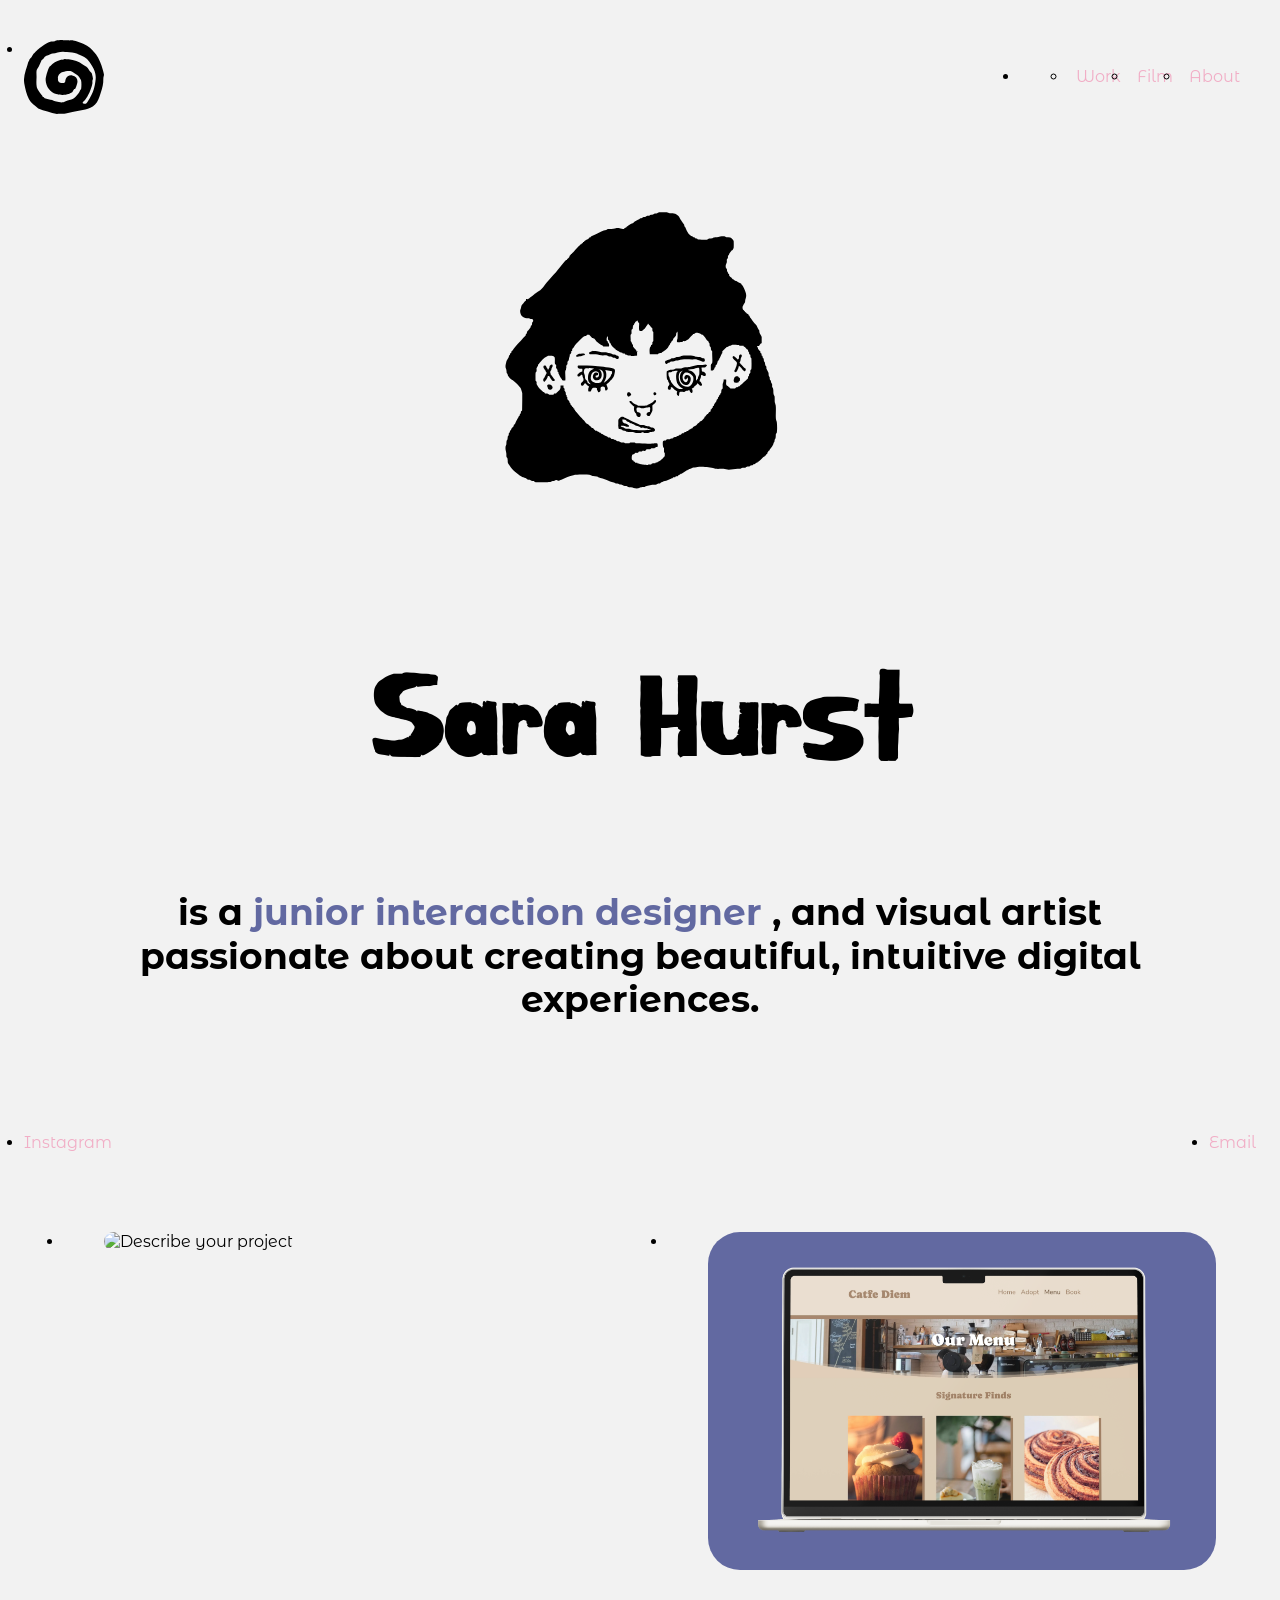
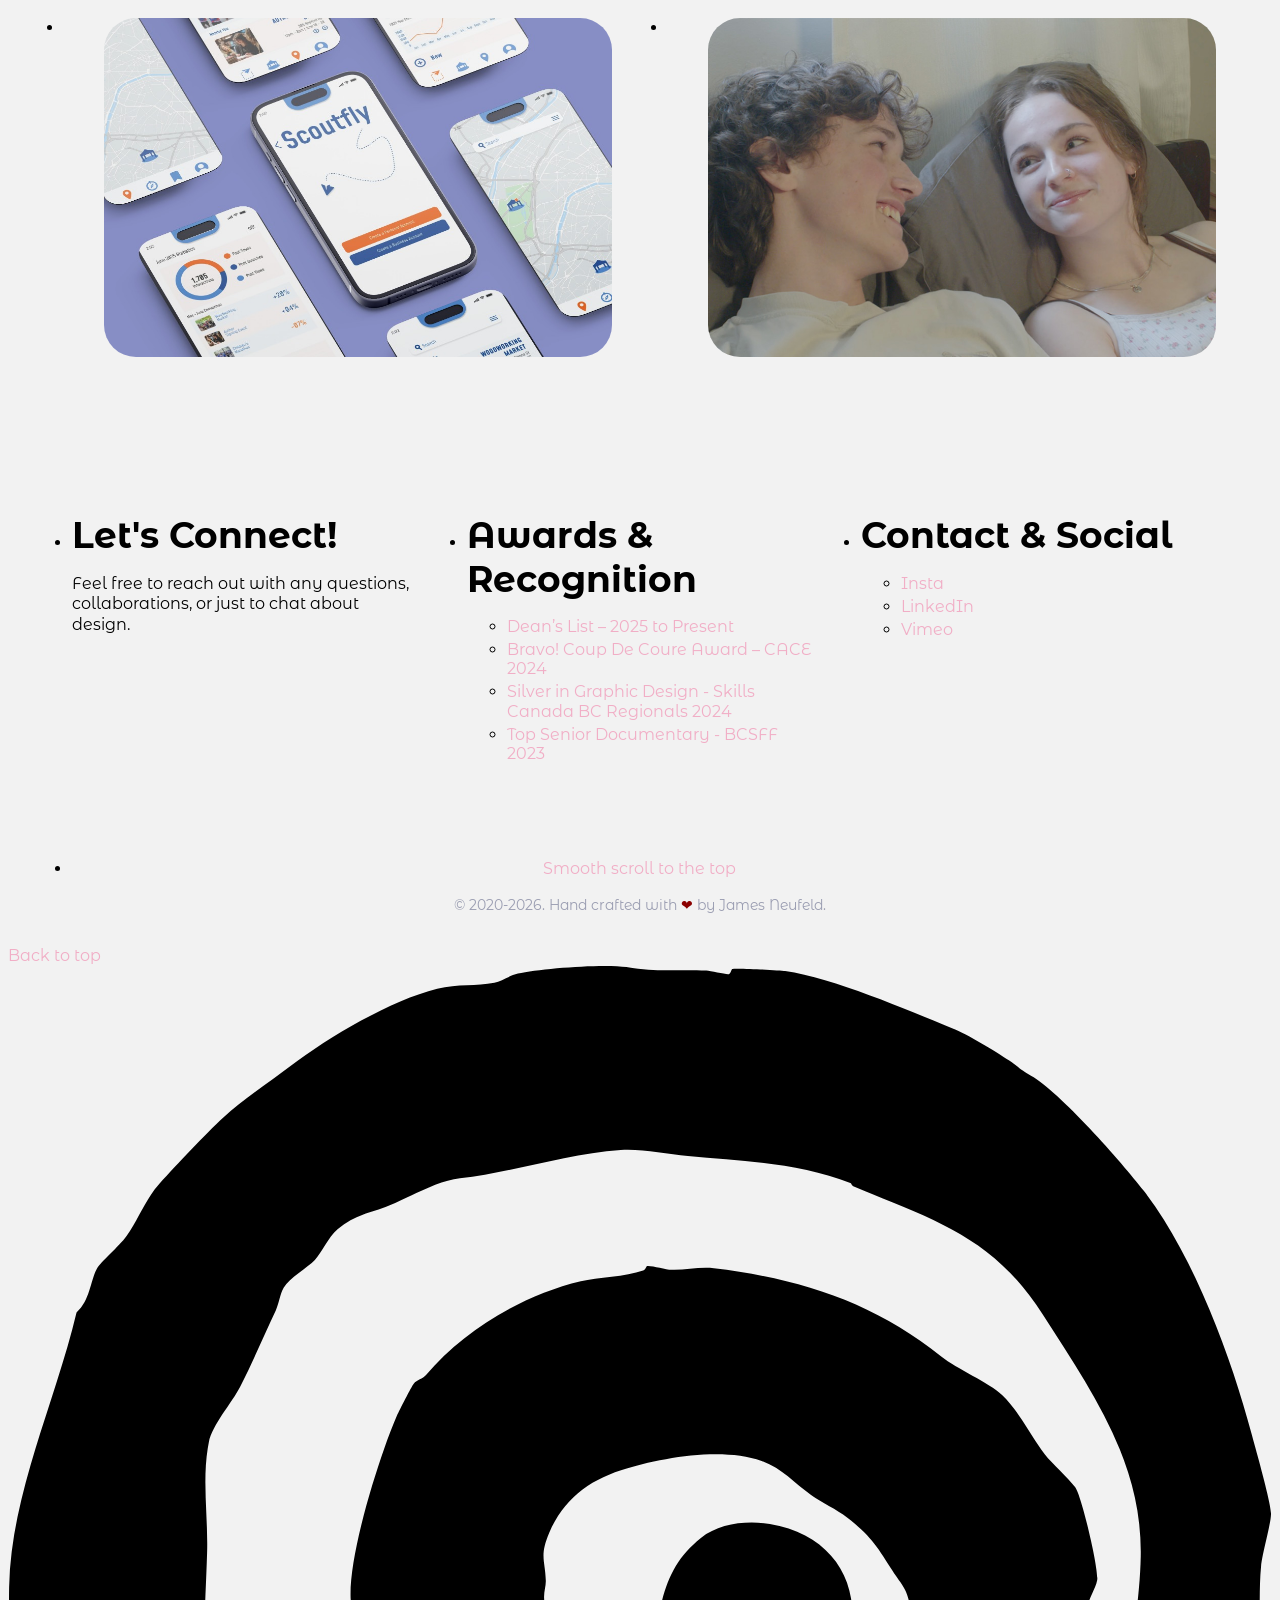
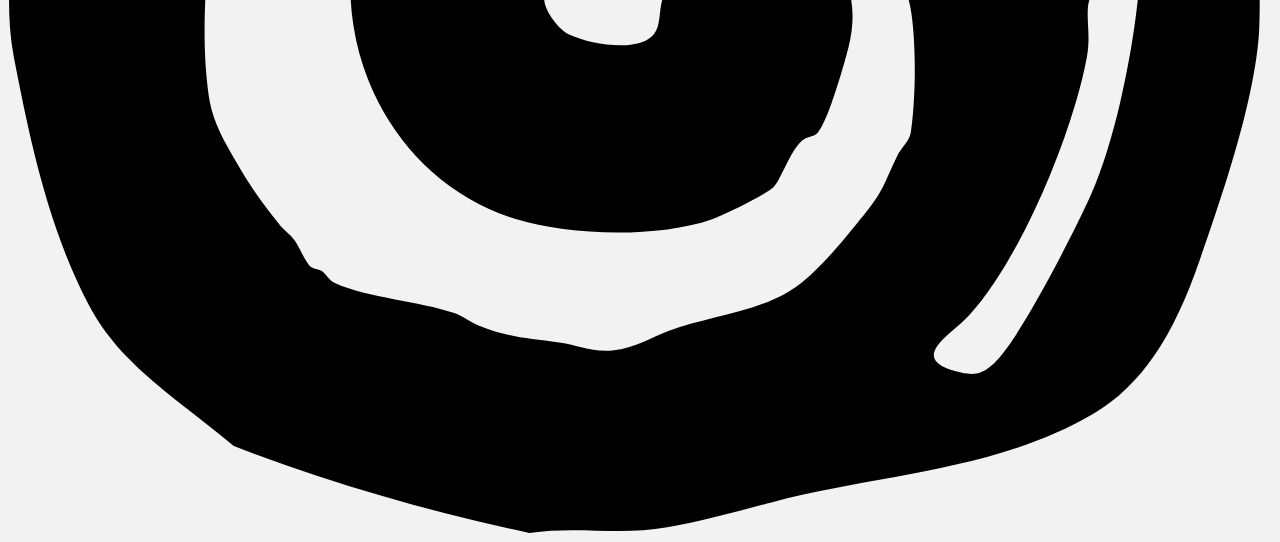
==== index.html @ 4e806e8a "Project Commit" ====
<!doctype html>
<html lang="en">
  <head>
    <title>
      Free Creative Portfolio Template: October 2025 Version | Work Page
    </title>
    <meta
      name="description"
      content="When writing a meta description, keep it between 140 and 160 characters so Google can display your entire message. Don’t forget to include your keyword!"
    />
    <meta charset="utf-8" />
    <meta name="viewport" content="width=device-width, initial-scale=1.0" />
    <link
      rel="icon"
      type="image/svg+xml"
      href="assets/branding-images/favicon.svg"
    />
    <link
      rel="icon"
      type="image/png"
      href="assets/branding-images/favicon.png"
    />
    <meta property="og:image" content="screenshot.jpg" />
    <link
      rel="stylesheet"
      href="https://cdnjs.cloudflare.com/ajax/libs/meyer-reset/2.0/reset.min.css"
    />
    <link
      rel="stylesheet"
      href="https://cdnjs.cloudflare.com/ajax/libs/font-awesome/6.6.0/css/all.min.css"
      integrity="sha512-Kc323vGBEqzTmouAECnVceyQqyqdsSiqLQISBL29aUW4U/M7pSPA/gEUZQqv1cwx4OnYxTxve5UMg5GT6L4JJg=="
      crossorigin="anonymous"
      referrerpolicy="no-referrer"
    />
    <link rel="stylesheet" href="./styles/style.css" />
  </head>

  <body class="work-page" id="top">
    <section class="hero gradient-animation">
      <header class="hero-header">
        <ul class="nav-branding">
          <!-- Logo (standalone LI) -->
          <li class="nav-branding-logo">
            <a href="index.html">
              <img
                src="assets/branding-images/sara-hurst-logo.svg"
                alt="Your portfolio logo"
              />
            </a>
          </li>
          <li class="nav-branding-item">
            <ul class="nav-branding-group">
              <li class="nav-branding-item">
                <a href="index.html" class="nav-link-primary">Work</a>
              </li>
              <li class="nav-branding-item">
                <a href="project-videos.html" class="nav-link-primary">Film</a>
              </li>
              <li class="nav-branding-item">
                <a href="about.html" class="nav-link-primary">About</a>
              </li>
            </ul>
          </li>
        </ul>
      </header>

      <div class="hero-headline-wrapper">
        <img
          class="hero-image"
          src="assets/branding-images/SVG/sara-hurst-logo copy.svg"
          alt="Hero Image"
        />

        <h1 class="hero-headline">Sara Hurst</h1>
        <h2>
          is a <span class="emphasis"> junior interaction designer </span>, and
          visual artist passionate about creating beautiful, intuitive digital
          experiences.
        </h2>
      </div>
      <footer class="hero-footer">
        <ul class="hero-footer-navigation">
          <li>
            <!-- Update with your real Instagram link -->
            <a href="#" class="nav-link-primary">Instagram</a>
          </li>
          <li>
            <!-- Update with your real email address -->
            <a href="mailto:james@magnetude.com" class="nav-link-primary"
              >Email</a
            >
          </li>
        </ul>
      </footer>
    </section>

    <main class="main-work-section">
      <section class="portfolio">
        <ul class="grid">
          <li class="work-page-grid-item">
            <figure>
              <img
                src="assets/videos/CSH - Sara Hurst.png"
                width="1920"
                height="1080"
                class="rounded-large"
                loading="lazy"
                alt="Describe your project"
              />
            </figure>
            <a href="project-capilano-river-hatchery.html">
              <div
                class="project-details-overlay overlay rounded-large centered-text"
              >
                <h1 class="work-grid-project-title">Capilano River Hatchery</h1>
                <h4 class="work-grid-project-category">Website Redesign</h4>
              </div>
            </a>
          </li>
          <li class="work-page-grid-item">
            <figure>
              <img
                src="assets/videos/Catfediem - Image FINAL.png"
                width="1920"
                height="1080"
                class="rounded-large"
                loading="lazy"
                alt="Describe your project"
              />
            </figure>
            <a href="project-catfe-diem.html">
              <div
                class="project-details-overlay overlay rounded-large centered-text"
              >
                <h1 class="work-grid-project-title">Catfe Diem</h1>
                <h4 class="work-grid-project-category">
                  WordPress Design &amp; Development
                </h4>
              </div>
            </a>
          </li>
          <li class="work-page-grid-item">
            <figure>
              <img
                src="assets/videos/ScoutflyImage.jpeg"
                width="1920"
                height="1080"
                class="rounded-large"
                loading="lazy"
                alt="Describe your project"
              />
            </figure>
            <a href="project-scoutfly.html">
              <div
                class="project-details-overlay overlay rounded-large centered-text"
              >
                <h1 class="work-grid-project-title">Scoutfly</h1>
                <h4 class="work-grid-project-category">Tourism App Design</h4>
              </div>
            </a>
          </li>
          <li class="work-page-grid-item">
            <figure>
              <img
                src="assets/videos/Folklore-Image.jpg"
                width="1920"
                height="1080"
                class="rounded-large"
                loading="lazy"
                alt="Describe your project"
              />
            </figure>
            <a href="project-videos.html">
              <div
                class="project-details-overlay overlay rounded-large centered-text"
              >
                <h1 class="work-grid-project-title">Films</h1>
                <h4 class="work-grid-project-category">Student Films</h4>
              </div>
            </a>
          </li>
        </ul>
      </section>
    </main>
    <ul class="footer-global">
      <li class="footer-tagline">
        <h2>Let's Connect!</h2>
        <p>
          Feel free to reach out with any questions, collaborations, or just to
          chat about design.
        </p>
      </li>

      <li class="footer-highlights">
        <h2>Awards & Recognition</h2>
        <ul class="footer-awards-list">
          <li class="footer-item">
            <a href="#">Dean’s List – 2025 to Present </a>
          </li>
          <li class="footer-item">
            <a href="#">Bravo! Coup De Coure Award – CACE 2024 </a>
          </li>
          <li class="footer-item">
            <a href="#"
              >Silver in Graphic Design - Skills Canada BC Regionals 2024
            </a>
          </li>
          <li class="footer-item">
            <a href="#">Top Senior Documentary - BCSFF 2023</a>
          </li>
        </ul>
      </li>

      <li class="footer-contact-social">
        <h2>Contact & Social</h2>
        <ul class="footer-socials-list">
          <li class="footer-item"><a href="#">Insta</a></li>
          <li class="footer-item"><a href="#">LinkedIn</a></li>
          <li class="footer-item"><a href="#">Vimeo</a></li>
        </ul>
      </li>

      <li class="footer-full-width">
        <p><a href="#top">Smooth scroll to the top</a></p>
        <p class="footer-fineprint">
          &copy; <span id="copyright-years">2020-</span>. Hand crafted with
          <span class="heart">❤</span>
          by James Neufeld.
        </p>
        <script>
          document.getElementById("copyright-years").textContent +=
            new Date().getFullYear();
        </script>
      </li>
    </ul>

    <div id="myID" class="bottomMenu hide">
      <a href="#">Back to top</a>
    </div>

    <div class="flier">
      <img
        src="assets/branding-images/sara-hurst-logo.svg"
        alt="Describe your image"
      />
    </div>

    <script>
      myID = document.getElementById("myID");

      var myScrollFunc = function () {
        var y = window.scrollY;
        if (y >= 800) {
          myID.className = "bottomMenu show";
        } else {
          myID.className = "bottomMenu hide";
        }
      };

      window.addEventListener("scroll", myScrollFunc);
    </script>
  </body>
</html>
---- styles/style.css ----
/*
 * =============================================
 * PORTFOLIO FOR CREATIVES – MAIN STYLESHEET
 * =============================================
 * Author: James Neufeld
 * Version: 2.1 | Last Updated: April 13, 2025
 * License: GNU General Public License v3.0 (GPL-3.0)
 * https://www.gnu.org/licenses/gpl-3.0.en.html
 * 
 * CONTENTS:                    DESIGN SYSTEM:
 * 1. Base Styles               - Comprehensive color & font theming 🎨
 * 2. Typography                - Mobile-first responsive architecture 📱
 * 3. Layout Components
 * 4. Page Templates
 * 5. Responsive Breakpoints
 * =============================================
 */

/* 
███████  ██████  ███    ██ ████████ ███████ 
██      ██    ██ ████   ██    ██    ██      
█████   ██    ██ ██ ██  ██    ██    ███████ 
██      ██    ██ ██  ██ ██    ██         ██ 
██       ██████  ██   ████    ██    ███████ 
*/

/* ------------------------------- */
/* 🌐 Google Fonts - Customize Your Site's Typography */
/* You can add your own fonts here, but be mindful of performance */
/* ------------------------------- */

/* TODO: Replace these Google Fonts with the ones you want to use on your site. */
/* Remember, the more fonts you load, the longer it can take for your page to load. */

/* Kirang Haerang (for headers ) */
@import url("https://fonts.googleapis.com/css2?family=Kirang+Haerang&display=swap");

/* Monsterrat Alternates (for special text) */
@import url("https://fonts.googleapis.com/css2?family=Montserrat+Alternates:ital,wght@0,100;0,200;0,300;0,400;0,500;0,600;0,700;0,800;0,900;1,100;1,200;1,300;1,400;1,500;1,600;1,700;1,800;1,900&display=swap");

/* Monsterrat (clean and modern for body text) */
@import url("https://fonts.googleapis.com/css2?family=Montserrat:ital,wght@0,100..900;1,100..900&display=swap");

/*

/* 
██ ███    ███ ██████   ██████  ██████  ████████      ██████ ███████ ███████ 
██ ████  ████ ██   ██ ██    ██ ██   ██    ██        ██      ██      ██      
██ ██ ████ ██ ██████  ██    ██ ██████     ██        ██      ███████ ███████ 
██ ██  ██  ██ ██      ██    ██ ██   ██    ██        ██           ██      ██ 
██ ██      ██ ██       ██████  ██   ██    ██         ██████ ███████ ███████ 
*/

/* ------------------------------- */
/* 🔗 Imported Stylesheets */
/* These are external CSS files that add extra effects to your site. */
/* ------------------------------- */

/* TODO: Delete any stylesheets you don't plan to use on your site. */

/* File for animation effects that make elements move (e.g., flying) */
@import url("make-something-fly.css");

/* File for animation effects that make elements blink */
@import url("make-something-blink.css");

/* File for adding a smooth animated gradient background */
@import url("animated-gradient.css");

/* File for adding a glitch animation to your 404 error page */
@import url("error.css");

/* File for adding text stroke (outline) effect */
@import url("text-stroke.css");

/* File for adding stroke shadow effect around text */
@import url("stroke-shadow.css");

/* File with extra experimental styles (e.g., fun animations or effects) */
@import url("experiments.css");

/* File for adding a scroll-to-top button or effect */
@import url("scroll-to-top.css");

/* File for adding accordion functionality to expand/collapse content sections */
@import url("accordian.css");

/* 
██    ██  █████  ██████  ██  █████  ██████  ██      ███████ ███████ 
██    ██ ██   ██ ██   ██ ██ ██   ██ ██   ██ ██      ██      ██      
██    ██ ███████ ██████  ██ ███████ ██████  ██      █████   ███████ 
 ██  ██  ██   ██ ██   ██ ██ ██   ██ ██   ██ ██      ██           ██ 
  ████   ██   ██ ██   ██ ██ ██   ██ ██████  ███████ ███████ ███████ 
*/

/* ------------------------------- */
/* 🎨 Theme Design Variables */
/* Use CSS variables to quickly change your site's color scheme and typography */
/* ------------------------------- */

/* These design variables store important elements like colours and fonts.
   You can easily change the look and feel of your site by adjusting these values. */

/* TODO: Customize these variables to fit your design. You can add new ones or delete ones you don’t need. */

:root {
  /* Typography */
  --font-family-body: "Montserrat Alternates", sans-serif;
  --font-family-heading: "Kirang Haerang", system-ui;
  --font-family-project-title: "Montserrat", sans-serif;
  /* Core Colours */
  --color-text-primary: #000000;
  --color-text-secondary: #9b9eb2;
  --color-accent-primary: #000000;
  --color-overlay-primary: rgba(98, 105, 161, 0.5);
  --color-highlight: #f1aec6;
  --color-fallback: #ff057c; /* Fallback color for glitch effect on 404 page */
  /* Backgrounds */
  --color-bg: #f2f2f2;
  --color-bg-about: #f2f2f2;
  --color-bg-footer: #f2f2f2;
  --color-bg-holding-page: #;
  /* Headings */
  --h1-color: #000000;
  --h2-color: #000000;
  --h3-color: #000000;
  --h4-color: #000000;
  --h5-color: #000000;
  --h6-color: #000000;
  /* Special Text Colours */
  --color-text-holding-title: #ebedf0;
  --color-text-project-category: #ffffff;
  --color-text-project-description: #222;
  --color-text-project-sidebar: #222;
  --color-text-project-title: #6269a1;
  --color-text-work-grid-title: #ffffff;
  /* Link States */
  --color-link: #f1aec6;
  --color-link-hover: #111;
  --color-link-visited: #f1aec6;
  /* Navigation */
  --color-nav-link: #f1aec6;
  --color-nav-link-hover: #321575;
  --color-nav-arrow: #f1aec6;
  --color-nav-arrow-hover: #000;
  --color-nav-arrow-stroke: #f1aec6;
  --color-nav-arrow-stroke-hover: #000;
  /* Components */
  --color-bg-full-width: #9b9eb2;
  --color-bg-project-description: transparent;
  --color-bg-sidebar-project: transparent;
  --color-bg-sidebar-work: #9b9eb2;
  --color-gradient-hero: linear-gradient(90deg, #ff00ff, #00ffff);
  --color-gradient-project-details: linear-gradient(
    -225deg,
    #ff057c 0%,
    #8d0b93 50%,
    #321575 100%
  );
  /* Special Elements */
  --color-icon-heart: darkred;
  --color-text-holding-footer: #f8f8ff;
  --color-bg-selection: #f1aec6;
  --color-shadow-stroke: rgba(0, 0, 0, 0.4);
  /* Assets */
  --image-noise-texture: url(/assets/temp/noise.svg);
  /* Animation Durations */
  --duration-fast: 0.15s; /* Quick interactions (hover states) */
  --duration-normal: 0.3s; /* Standard transitions (button clicks) */
  --duration-slow: 0.75s; /* Prominent animations (page transitions) */
  /* Rounded Corners */
  --radius-sm: 0.5rem; /* Small interactive elements */
  --radius-md: 1rem; /* Cards/containers */
  --radius-lg: 2rem; /* Large decorative elements */
  --radius-full: 50%; /* Circles/pills */
  /* Padding Scale */
  --padding-tiny: 0.5rem; /* Micro-spacing: icon padding, toggle switches */
  --padding-small: 1rem; /* Compact spacing: mobile buttons, form tags */
  --padding-medium: 2rem; /* Standard spacing: desktop buttons, card content */
  --padding-large: 3rem; /* Section spacing: content blocks, banner padding */
  --padding-jumbo: 4rem; /* Hero elements: full-width containers, page headers */
  --padding-ultra: 8rem; /* Full-bleed spacing: edge-to-edge layouts, super-sized headers */
  /* Flex Gap Scale */
  --gap-tiny: 0.5rem; /* Micro-gap: icon spacing, small button groups */
  --gap-small: 1rem; /* Compact gap: card elements, form fields */
  --gap-medium: 2rem; /* Standard gap: desktop card grids, section items */
  --gap-large: 3rem; /* Section gap: major content blocks, banner spacing */
  --gap-jumbo: 4rem; /* Hero gap: full-width containers, large card spacing */
  --gap-ultra: 8rem; /* Edge-to-edge spacing: mega sections, spacious layouts */
}

/* ======================
   #BASE STYLES
   ====================== */

/* 
███    ███  ██████  ██████  ██ ██      ███████     ███████ ██ ██████  ███████ ████████ 
████  ████ ██    ██ ██   ██ ██ ██      ██          ██      ██ ██   ██ ██         ██    
██ ████ ██ ██    ██ ██████  ██ ██      █████       █████   ██ ██████  ███████    ██    
██  ██  ██ ██    ██ ██   ██ ██ ██      ██          ██      ██ ██   ██      ██    ██    
██      ██  ██████  ██████  ██ ███████ ███████     ██      ██ ██   ██ ███████    ██    
*/

/* ------------------------------- */
/* 📱 Responsive Design for Small Devices (Portrait Phones) */
/* No media query needed for small devices like phones under 576px. This is the default in Bootstrap. */
/* ------------------------------- */

/* Add border-box sizing to make layout easier and enable smooth scrolling behavior */
html {
  box-sizing: border-box; /* Makes sure padding and borders don't add extra width to elements */
  scroll-behavior: smooth; /* Adds smooth scrolling between sections */
  cursor:
    url("../assets/branding-images/cursor.png"), auto !important; /* Custom cursor (change the URL below to use your own) */

  /* TODO: Replace the URL above to add a custom cursor. 
     If you want to use the default browser cursor, just delete this line. */
}

/* Ensure all elements, including pseudo-elements, follow border-box sizing */
*,
*:before,
*:after {
  box-sizing: inherit; /* Inherits the border-box setting from the html tag */
}

body {
  font-family: var(--font-family-body);
  color: var(--color-text-primary);
  background: var(--color-bg);
  display: flex;
  flex-direction: column;
  min-height: 100vh;
}

/* ------------------------------- */
/* 🖍️ Text Highlight Styles */
/* This changes the background color when you highlight text (like when you click and drag to select it) */
/* ------------------------------- */

::selection {
  background: var(
    --color-bg-selection
  ); /* Uses your custom color for highlighted text */
}

/* ---------------------------------------- */
/* 🖼️ Responsive Image Styles */
/* These styles make your images and icons look good on any screen size */
/* ---------------------------------------- */

/* Make all images and SVGs scale nicely */
img,
svg {
  max-width: 100%; /* Keeps the image from getting too big */
  height: auto; /* Keeps the image’s original proportions */
  vertical-align: top; /* Removes little gaps under images (from line-height) */
  object-fit: contain; /* Optional: Makes sure the whole image fits inside its box */
  /* Try 'cover' if you want it to fill the space, or remove this line if not needed */
}

/* ---------------------------------------- */
/* 🎨 Utility Classes for Styling Elements  */
/* Use these helper classes to quickly apply 
   common styles across your portfolio site */
/* ---------------------------------------- */

/* ------------------------ */
/* 📐 Layout & Spacing Tools */
/* ------------------------ */

/* Horizontally centers a block element (must have a defined width) */
.centered-block {
  margin: 0 auto;
}

/* Vertical layout – stacks items in a column (mobile-first) */
.flex-row {
  display: flex;
  flex-direction: column;
}

/* Puts the box on its own line and adds space underneath */
.margin-bottom {
  display: block; /* Makes it a block so it stacks nicely */
  margin-bottom: 1rem; /* Adds space below – helps with layout breathing room */
}

.width-third,
.width-two-thirds {
  width: 100%;
}

/* Adds a dashed border to help you see the box while you're designing */
.border {
  border: 1px dashed var(--color-accent-primary); /* This uses your custom accent color */
  /* TODO: Delete this later – it’s just here to help you see the box while you work */
}

/* ---------------------- */
/* ✍️  Typography Helpers */
/* ---------------------- */

/* Optimal line length for readability (~60 characters) */
.max-text-width {
  max-width: 60ch;
}

/* Centers your text (great for headings or buttons) */
.centered-text {
  text-align: center;
}

/* ------------------------------ */
/* 🌀 Animation & Interaction Tools */
/* ------------------------------ */

/* Smooth transition when applying transformations – improves hover experience */
.rotate {
  transition: transform 0.3s ease;
}

/* Rotates the element slightly on hover – adds a playful effect */
.rotate:hover {
  transform: rotate(4deg);
}

/* ----------------------------- */
/* 📦 Padding Utilities (Mobile First) */
/* ----------------------------- */

.padding-tiny {
  padding: var(--padding-tiny);
}

.padding-small {
  padding: var(--padding-small);
}

.padding-medium {
  padding: var(--padding-small); /* smaller, mobile-safe default */
}

.padding-large {
  padding: var(--padding-small); /* smaller, mobile-safe default */
}

.padding-jumbo {
  padding: var(--padding-small); /* smaller, mobile-safe default */
}

.padding-ultra {
  padding: var(--padding-small); /* smaller, mobile-safe default */
}

/* ----------------------------- */
/* 🧩 Flex Gap Utilities (Mobile First) */
/* ----------------------------- */
.gap-tiny {
  gap: var(--gap-tiny);
}
.gap-small {
  gap: var(--gap-small);
}
.gap-medium {
  gap: var(--gap-small); /* smaller, mobile-safe default */
}
.gap-large {
  gap: var(--gap-small); /* smaller, mobile-safe default */
}
.gap-jumbo {
  gap: var(--gap-small); /* smaller, mobile-safe default */
}
.gap-ultra {
  gap: var(--gap-small); /* smaller, mobile-safe default */
}

/* ------------------------------ */
/* 🧱 Border Radius Shortcuts */
/* ------------------------------ */

/* Small interactive elements (buttons, inputs) */
.rounded-small {
  border-radius: var(--radius-sm);
}

/* Default containers (cards, dropdowns) */
.rounded-medium {
  border-radius: var(--radius-md);
}

/* Large decorative elements (modals, banners) */
.rounded-large {
  border-radius: var(--radius-lg);
}

/* Perfect circles (avatars, icons) */
.rounded-full {
  border-radius: var(--radius-full);
}

/* ---------------------------------------- */
/* 🎥 Responsive Embedded Video Styles      */
/* These styles keep your videos looking sharp and correctly sized on any device */
/* ---------------------------------------- */

/* The container holds the video and maintains a 16:9 aspect ratio */
.project-video-container {
  position: relative;
  overflow: hidden;
  width: 100%;
  padding-top: 56.25%; /* 16:9 Aspect Ratio (because 9 ÷ 16 = 0.5625) */
  margin-bottom: 1rem;
}
/* The iframe is absolutely positioned to fill the container */
.responsive-iframe {
  position: absolute;
  top: 0;
  left: 0;
  bottom: 0;
  right: 0;
  width: 100%;
  height: 100%;
}

/* ---------------------------------------- */
/* 🧭 Responsive Navigation (Coming Soon)   */
/* This section is in progress — you'll build a mobile-friendly nav bar here */
/* ---------------------------------------- */

.responsive-nav {
  display: flex;
  flex-direction: row;
  justify-content: space-between;
  background: lightblue;
  padding: var(--padding-small);
}

/* ------------------------------------------------------------------ */
/* 🔤 Global & Mobile Typography                                      */
/* Heading styles that scale nicely for mobile-first, responsive sites */
/* ------------------------------------------------------------------ */

/* 
████████ ██    ██ ██████   ██████   ██████  ██████   █████  ██████  ██   ██ ██    ██ 
   ██     ██  ██  ██   ██ ██    ██ ██       ██   ██ ██   ██ ██   ██ ██   ██  ██  ██  
   ██      ████   ██████  ██    ██ ██   ███ ██████  ███████ ██████  ███████   ████   
   ██       ██    ██      ██    ██ ██    ██ ██   ██ ██   ██ ██      ██   ██    ██    
   ██       ██    ██       ██████   ██████  ██   ██ ██   ██ ██      ██   ██    ██    
*/

/* Heading Styles (h1 - h6) */

h1 {
  font-size: 2.2rem;
  font-family: var(--font-family-heading);
  line-height: 1.2;
  margin-bottom: 1rem;
  color: var(--h1-color);
}

h2 {
  font-size: 2rem;
  font-family: var(--font-family-body);
  line-height: 1.2;
  margin-bottom: 1rem;
  color: var(--h2-color);
}

h3 {
  font-size: 1.325rem;
  margin-bottom: 1rem;
  line-height: 1.2;
  color: var(--h3-color);
}

h4 {
  font-size: 1.2rem;
  line-height: 1.2;
  margin-bottom: 1rem;
  color: var(--h4-color);
}

h5 {
  font-size: 1.1rem;
  line-height: 1.2;
  margin-bottom: 1rem;
  color: var(--h5-color);
}

h6 {
  font-size: 1rem;
  line-height: 1.2;
  margin-bottom: 1rem;
  color: var(--h6-color);
}

/* ------------------------------------------------------------------ */
/* 📝 Paragraph and Text Styles                                       */
/* Base text styles for body copy, bold, italic, and fine print       */
/* ------------------------------------------------------------------ */

p {
  font-size: 1rem;
  line-height: 1.3;
  margin-bottom: 1rem;
}

strong {
  font-weight: 700; /* Makes text bold */
}

em {
  font-style: italic; /* Adds emphasis with italic style */
}

sup {
  font-size: 0.6em; /* smaller than the surrounding text */
  vertical-align: super; /* ensures it sits above the baseline */
  font-weight: normal; /* optional: adjust weight */
}

/* ------------------------------------------------------------------ */
/* 🎨 Custom Class Styles for Headlines, Projects, and Highlights     */
/* Use these utility classes to style key text elements across pages  */
/* ------------------------------------------------------------------ */

/* Main hero headline — usually sits in the intro section */
.hero-headline {
  color: var(--color-accent-primary); /* Uses your brand's dominant color */
  max-width: 40ch; /* Optimal line length for readability (~40 characters) */
  text-wrap: balance; /* Prevents awkward line breaks (like elegant typography) */
  margin-inline: auto; /* Horizontally centers the text in its container */
}

/* Large project title — appears on individual project pages */
.project-title {
  font-size: 3.625rem;
  font-family: var(--font-family-project-title);
  color: var(--color-text-project-title);
  margin-bottom: 1rem;
}

/* Project description text — pairs with the project title */
.project-description {
  font-size: 1.225rem;
  line-height: 1.8;
  color: var(--color-text-project-description);
  margin-bottom: 1rem;
}

/* 🧱 Full-width headings — useful in layouts that span edge-to-edge */
.h1-full-width,
.h2-full-width {
  width: 100%;
  padding: var(--padding-small);
}

/* ✨ Highlighted text — great for emphasis */
.highlight-primary {
  color: var(--color-accent-secondary);
}

.highlight-gradient {
  background: var(--color-gradient-hero);
  -webkit-background-clip: text;
  color: transparent;
  font-weight: bold;
}

/* 📂 Project grid title — used in grid view (like a portfolio gallery) */
.work-grid-project-title {
  font-size: 2.875rem;
  color: var(--color-text-work-grid-title);
  text-wrap: balance;
}

/* 🏷️ Project category label — displays the type or role of the project */
.work-grid-project-category {
  color: var(--color-text-project-category);
}

/*

██   ██ ██    ██ ██████  ███████ ██████  ██      ██ ███    ██ ██   ██ ███████ 
██   ██  ██  ██  ██   ██ ██      ██   ██ ██      ██ ████   ██ ██  ██  ██      
███████   ████   ██████  █████   ██████  ██      ██ ██ ██  ██ █████   ███████ 
██   ██    ██    ██      ██      ██   ██ ██      ██ ██  ██ ██ ██  ██       ██ 
██   ██    ██    ██      ███████ ██   ██ ███████ ██ ██   ████ ██   ██ ███████ 

*/

/* -------------------------------------------------------------------------- */
/* 🔗 Hyperlink Styles — LVHFA                                                */
/* LVHFA = Link, Visited, Hover, Focus, Active                                */
/* These are the five main states a hyperlink can be in                       */
/* -------------------------------------------------------------------------- */

/* Unvisited link */
a:link {
  color: var(--color-link);
  text-decoration: none; /* Removes underline */
}

/* Visited link — after a user clicks and returns */
a:visited {
  color: var(--color-link-visited);
}

/* Hover — when a user hovers their mouse over the link */
a:hover {
  color: var(--color-link-hover);
}

/* Focus — when a link is focused (keyboard navigation) */
a:focus {
  outline: 1px solid var(--color-accent-primary);
}

/* Active — when the link is actively being clicked or tapped */
a:active {
  color: var(--color-link-hover);
  /* Useful for mobile tap interactions */
}

/* -------------------------------------------------------------------------- */
/* 🧭 Hyperlink Class Styles                                                  */
/* These are custom styles for specific types of navigation links             */
/* -------------------------------------------------------------------------- */

a.nav-link-primary {
  color: var(--color-nav-link);
}
a.nav-link-primary:hover {
  color: var(--color-nav-link-hover);
}

/* -------------------------------------------------------------------------- */
/* 🧭 Previous & Next Project Navigation Arrows                               */
/* These styles are for the left and right arrows used to move between       */
/* individual project pages in your portfolio. Includes stroke effect styles.*/
/* -------------------------------------------------------------------------- */

/* Default and visited state for navigation arrows */

.navigation-arrow:link,
.navigation-arrow:visited {
  color: var(--color-nav-arrow);
}

/* Hover and active (clicked) states — makes arrows feel interactive */
.navigation-arrow:active,
.navigation-arrow:hover {
  color: var(--color-nav-arrow-hover);
}

/* 🖋️ Optional stroke effect for a bold, outlined arrow look */

.stroke:link,
.stroke:visited {
  -webkit-text-stroke-width: 2px;
  -webkit-text-stroke-color: var(--color-nav-arrow-stroke);
}

.stroke:active,
.stroke:hover {
  -webkit-text-stroke-width: 2px;
  -webkit-text-stroke-color: var(--color-nav-arrow-stroke-hover);
}

/* 

██   ██ ███████ ██████   ██████  
██   ██ ██      ██   ██ ██    ██ 
███████ █████   ██████  ██    ██ 
██   ██ ██      ██   ██ ██    ██ 
██   ██ ███████ ██   ██  ██████  
                                 
*/

/* -------------------------------------------------------------------------- */
/* 🦸 Hero Section Layout                                                     */
/* Full-page intro area with logo, headline, icon, and footer nav            */
/* Great place for first impression and personal branding                    */
/* -------------------------------------------------------------------------- */

.hero-image {
  max-width: 30%;
  display: flex;
  justify-content: center;
}
.hero {
  width: 100%;
  min-height: 80vh; /* Takes up most of the screen height */
  display: flex;
  flex-direction: column;
}
.hero-header {
  min-height: 6rem; /* Space reserved for logo + nav */
}

.emphasis {
  font-weight: bold;
  color: #6269a1;
}

.nav-branding {
  display: flex;
  flex-direction: column;
  justify-content: space-between;
  padding: var(--padding-small);
  align-items: center;
}

.nav-branding-group {
  display: flex;
  flex-direction: row;
}
.nav-branding-item {
  padding: var(--padding-tiny);
}

.nav-branding-logo {
  width: 3rem;
  /* TODO: Adjust the width of the logo on mobile devices here */
}

.hero-headline-wrapper {
  width: 100%;
  display: flex;
  flex-direction: column;
  flex: 1;
  gap: 3rem;
  align-items: center;
  justify-content: center;
  padding: var(--padding-small);
  text-align: center; /* Keeps text centered */
}

.hero-icon {
  font-size: 4rem;
}

.hero-footer {
  display: flex;
  justify-content: center;
  flex-direction: column;
  text-align: center;
}

.hero-footer-navigation {
  display: flex;
  flex-direction: row;
  justify-content: space-between;
  padding: var(--padding-small);
}

/*

 ██████  ██████  ███    ███ ██████   ██████  ███    ██ ███████ ███    ██ ████████ ███████ 
██      ██    ██ ████  ████ ██   ██ ██    ██ ████   ██ ██      ████   ██    ██    ██      
██      ██    ██ ██ ████ ██ ██████  ██    ██ ██ ██  ██ █████   ██ ██  ██    ██    ███████ 
██      ██    ██ ██  ██  ██ ██      ██    ██ ██  ██ ██ ██      ██  ██ ██    ██         ██ 
 ██████  ██████  ██      ██ ██       ██████  ██   ████ ███████ ██   ████    ██    ███████ 
                                                                                          
*/

/* -------------------------------------------------------------------------- */
/* 🔧 Full-Width Section Components                                             */
/* These components create flexible, full-screen sections for your portfolio   */
/* Perfect for highlighting key information and projects                      */
/* -------------------------------------------------------------------------- */

.full-width-section {
  width: 100%;
  min-height: 80vh; /* Takes up most of the screen height */
  display: flex;
  flex-direction: column;
  align-items: center;
  justify-content: center;
  background: var(
    --color-bg-full-width
  ); /* Background color for full-width sections */
  margin-bottom: 1rem;
}

.full-width-headline-wrapper {
  width: 100%;
  min-height: 60vh; /* Ensures the headline takes up a good portion of the screen */
  display: flex;
  flex-direction: column;
  align-items: center;
  justify-content: center;
  padding: var(--padding-small);
  text-align: center; /* Keeps the text centered */
}

.section-container {
  width: 100%;
  display: flex;
  flex-direction: column;
  align-items: center;
  justify-content: center;
  padding: var(--padding-small);
  margin-bottom: 1rem;
}
.section-item {
  padding: var(--padding-small);
  margin: 1rem;
}

/* 

██     ██  ██████  ██████  ██   ██     ██████   █████   ██████  ███████ 
██     ██ ██    ██ ██   ██ ██  ██      ██   ██ ██   ██ ██       ██      
██  █  ██ ██    ██ ██████  █████       ██████  ███████ ██   ███ █████   
██ ███ ██ ██    ██ ██   ██ ██  ██      ██      ██   ██ ██    ██ ██      
 ███ ███   ██████  ██   ██ ██   ██     ██      ██   ██  ██████  ███████ 

*/

/* -------------------------------------------------------------------------- */
/* 🔲 Work Page Layout Components                                               */
/* These styles create the layout for your work portfolio and project pages    */
/* The goal is to showcase your projects and provide a responsive, clean UI  */
/* -------------------------------------------------------------------------- */

/* Work wrapper (takes up available space) */
.main-work-section {
  flex: 1;
}

/* Padding around work grid and project page */
.portfolio,
.project-wrapper,
.work-sidebar-wrapper {
  padding: var(
    --padding-tiny
  ); /* Padding to keep content from touching edges */
}

/* Work Sidebar on Mobile */
.work-sidebar {
  width: 100%;
  background: var(
    --color-bg-sidebar-work
  ); /* Background color for the sidebar */
}

/* Main Work Area with Sidebar on Mobile */
.work-details {
  width: 100%;
}

/* Defining the work page grid */
.grid {
  display: grid;
  grid-template-columns: repeat(
    auto-fit,
    minmax(300px, 1fr)
  ); /* Creates a responsive grid */
  grid-gap: 1rem; /* Space between grid items */
  /* The auto-fit and minmax() function help ensure responsiveness across screen sizes */
}

/* Individual Work Grid Item */
.work-page-grid-item,
.overlay-container {
  width: 100%;
  height: auto;
  position: relative; /* Needed to position the overlay */
}
/* Masonry Overlay Text */
.overlay-container:hover .overlay {
  opacity: 1;
}

/* Project container for background and padding */
.project-container {
  background: var(--color-accent-primary); /* Set project background color */
  padding: var(--padding-medium);
}

/* Overlay (appears on hover) */
.overlay {
  position: absolute;
  top: 0;
  right: 0;
  bottom: 0;
  left: 0;
  width: 100%;
  height: 100%;
  opacity: 0; /* Initially invisible */
  transition: var(--duration-slow) ease;
  display: flex;
  justify-content: center;
  align-items: center;
  flex-direction: column;
  padding: var(--padding-small);
  background-color: var(
    --color-overlay-primary
  ); /* Background color of the overlay */
  transition:
    opacity var(--duration-normal),
    visibility var(--duration-normal);
}

/* Hover effect on work page grid items */
.work-page-grid-item:hover .overlay {
  visibility: visible; /* Make overlay visible on hover */
  opacity: 1; /* Set opacity on hover */
}

/* Optional container for future overlay customization */
.project-details-overlay {
  /* Placeholder: no custom styles yet */
}

/*

███████ ██ ██████  ███████ ██████   █████  ██████  
██      ██ ██   ██ ██      ██   ██ ██   ██ ██   ██ 
███████ ██ ██   ██ █████   ██████  ███████ ██████  
     ██ ██ ██   ██ ██      ██   ██ ██   ██ ██   ██ 
███████ ██ ██████  ███████ ██████  ██   ██ ██   ██ 
                                                   
                                                   
*/

/* -------------------------------------------------------------------------- */
/* 🗂️ Sidebar Navigation Styles                                                 */
/* This section contains styles for the sidebar navigation on the portfolio    */
/* website. The aim is to create a simple and clean sidebar for better access. */
/* -------------------------------------------------------------------------- */

/* Sidebar navigation list styles */
.sidebar-nav-list {
  padding: var(--padding-small); /* Adds padding around the navigation list */
}

/* Individual navigation item styles */
.sidebar-nav-item {
  margin-bottom: 1rem; /* Space between each navigation item */
}

/* 

 █████  ██████   ██████  ██    ██ ████████ 
██   ██ ██   ██ ██    ██ ██    ██    ██    
███████ ██████  ██    ██ ██    ██    ██    
██   ██ ██   ██ ██    ██ ██    ██    ██    
██   ██ ██████   ██████   ██████     ██    
                                           
*/

/* -------------------------------------------------------------------------- */
/* 📚 About Page Grid Styles                                                   */
/* These styles structure the layout of the "About" page using a grid system.  */
/* The grid has 3 main sections: an image, text, and footer.                   */
/* -------------------------------------------------------------------------- */

/* Grid container for the About section */
.about-grid {
  display: grid; /* Set to grid layout */
  grid-template-columns: 1fr; /* Single column layout for mobile and smaller screens */
  grid-gap: 3rem; /* Space between grid items */
  background: var(--color-bg-about); /* Background color for the section */
  padding: var(--padding-small); /* Padding around the grid */
  flex: 1; /* Flex-grow to take up available space */
}

/* Image section in the About page grid */
.about-grid-image {
  grid-column: 1 / 2; /* Image spans the first column */
  grid-row: 1 / 2; /* Image spans the first row */
}

/* Text section in the About page grid */
.about-grid-text {
  grid-column: 1 / 2; /* Text spans the first column */
  grid-row: 2 / 3; /* Text spans the second row */
}

/* 

███████  ██████   ██████  ████████ ███████ ██████  
██      ██    ██ ██    ██    ██    ██      ██   ██ 
█████   ██    ██ ██    ██    ██    █████   ██████  
██      ██    ██ ██    ██    ██    ██      ██   ██ 
██       ██████   ██████     ██    ███████ ██   ██ 
                                                   
*/

/* -------------------------------------------------------------------------- */
/* 📱 MOBILE FOOTER LAYOUT                                                    */
/* Designed with mobile-first approach using CSS Grid                          */
/* -------------------------------------------------------------------------- */

.footer-global {
  display: grid;
  grid-template-columns: 1fr; /* Single column layout */
  grid-gap: 3rem; /* Consistent spacing between sections */
  min-height: auto; /* Allows footer to expand based on content, no fixed height */
  background: var(--color-bg-footer); /* Using CSS variable for theming */
  padding: var(--padding-small); /* Internal spacing */

  /* Note: Using 'fr' units ensures proper scaling across devices */
}

/* -------------------------------------------------------------------------- */
/* 🧩 FOOTER SECTION PLACEMENT                                                */
/* Each component stacks vertically in mobile view                             */
/* -------------------------------------------------------------------------- */

.footer-tagline {
  grid-column: 1 / 2; /* Full width (single column) */
  grid-row: 1 / 2;
}
.footer-highlights {
  grid-column: 1 / 2;
  grid-row: 2 / 3;
}
.footer-contact-social {
  grid-column: 1 / 2;
  grid-row: 3 / 4;
}
/* -------------------------------------------------------------------------- */
/* 🌊 FULL-WIDTH BOTTOM SECTION                                               */
/* Typically used for copyright/legal information                             */
/* -------------------------------------------------------------------------- */
.footer-full-width {
  grid-column: 1 / 2;
  grid-row: 4 / 5;
  text-align: center; /* Center copyright text */
  align-self: end; /* Push to bottom */
}

/* ------------------------------- */
/* 📜 Reusable footer list styles */
/* ------------------------------- */
.footer-list {
  margin-bottom: 2rem;
}
.footer-awards-list {
  margin-bottom: 2rem;
}
.footer-works-list {
  margin-bottom: 2rem;
}
.footer-socials-list {
  margin-bottom: 2rem;
}

/* -------------------------------------------------------------------------- */
/* 📏 Footer Item Spacing                                                     */
/* -------------------------------------------------------------------------- */

/* Apply this class to ALL list items (awards, works, social, bullets) */
.footer-item {
  line-height: 1.2; /* Consistent line height for footer items to improve spacing */
  margin-bottom: 0.25rem;
}

/* ------------------------------- */
/* ▪️ Bullet List Style */
/* Square bullets with compact spacing */
/* ------------------------------- */

.footer-bullet-list {
  list-style-type: square;
  list-style-position: inside;
  margin-bottom: 1rem;
}

.footer-bullet-list .footer-item {
  margin-bottom: 0.25rem;
  padding-left: 0.5rem;
  text-indent: -0.5rem; /* Pulls text back toward bullet */
}

/* -------------------------------------------------------------------------- */
/* ✨ Footer Special Elements                                                 */
/* -------------------------------------------------------------------------- */

/* Heart icon for copyright/love notes */
.heart {
  color: var(--color-icon-heart); /* Color for heart icon */
}

.footer-fineprint {
  font-size: 0.875rem; /* Slightly smaller for disclaimers or captions */
  color: var(--color-text-secondary); /* Themed color */
}

/* New item badges */
.badge-new {
  background: var(--color-highlight);
  padding: 0.1rem;
  font-size: 0.8125rem;
  text-transform: uppercase;
}

/* -------------------------------------------------------------------------- */
/* 🌐 MINIMAL FOOTER (ALTERNATIVE VERSION)                                    */
/* A simpler alternative to the CSS Grid footer - ideal for beginners          */
/* -------------------------------------------------------------------------- */

.footer-global-wrapper {
  padding: var(--padding-small);
}

/* 

██████  ██████   ██████       ██ ███████  ██████ ████████     ██████   █████   ██████  ███████ 
██   ██ ██   ██ ██    ██      ██ ██      ██         ██        ██   ██ ██   ██ ██       ██      
██████  ██████  ██    ██      ██ █████   ██         ██        ██████  ███████ ██   ███ █████   
██      ██   ██ ██    ██ ██   ██ ██      ██         ██        ██      ██   ██ ██    ██ ██      
██      ██   ██  ██████   █████  ███████  ██████    ██        ██      ██   ██  ██████  ███████ 
                                                                                               
*/

/* ---------------------------------------------------------------------------------- */
/* Project Page Layout - This section contains the layout for project pages,         */
/* including the project image, description, sidebar, and navigation arrows.         */
/* ---------------------------------------------------------------------------------- */

/* Wrapper for the main project section and sidebar */
.project-wrapper,
.work-sidebar-wrapper {
  display: flex;
  flex-direction: column;
  justify-content: space-between;
}

/* Full-width wrapper for the project section */
.project-wrapper-full-width {
  width: 100%;
  padding: var(--padding-small);
}

/* Container for the project content with full-width display */
.project-full-width {
  width: 100%;
  margin-bottom: 2rem;
}

/* Sidebar Styles */
.project-aside {
  width: 100%;
  padding: var(--padding-small);
  display: flex;
  flex-direction: column;
  color: var(--color-text-project-sidebar);
  background: var(--color-bg-sidebar-project);
}

/* Container for project images with center alignment */
.project-image-container {
  display: flex;
  align-items: center;
  justify-content: center;
  flex-direction: column;
  margin-bottom: 1rem; /* Space below the image */
}

/* Container for project description */
.project-description-container {
  display: flex;
  align-items: flex-start;
  justify-content: flex-start;
  flex-direction: column;
  background: var(--color-bg-project-description);
  padding: var(--padding-small);
  width: 100%;
  margin-bottom: 1rem; /* Space below the description */
}

/* Column styles for two-column and four-column layouts (mobile-first) */
.col-2,
.col-4 {
  width: 100%;
  padding: var(--padding-small);
}

/* Project image styling */
.project-image {
  width: 100%;
  display: flex;
  align-items: center;
  justify-content: center;
  margin-bottom: 1rem;
}
/* Project details section */
.project-details {
  width: 100%;
  padding: var(--padding-small);
}

/* Previous/Next Arrow Styles */

.project-navigation {
  display: flex;
  flex-direction: row;
  flex: 1;
  align-items: flex-end;
  justify-content: space-between;
  width: 100%;
}

/* Styling for left and right arrows */
.arrow-left,
.arrow-right {
  width: 50%;
}
.arrow-right {
  text-align: right;
}

.arrow {
  padding: 0;
}

/* ------------------------------- */
/* 📜 Project info list styles */
/* ------------------------------- */

.project-info-list {
  margin-bottom: 1rem;
}
.project-item {
  font-size: 1rem;
  line-height: 1.2; /* Consistent line height for project items to improve spacing */
  margin-bottom: 0.25rem;
}

/*

██████  ██       ██████   ██████      ██ ██████  ███████ ███████ ██    ██ ███    ███ ███████ 
██   ██ ██      ██    ██ ██          ██  ██   ██ ██      ██      ██    ██ ████  ████ ██      
██████  ██      ██    ██ ██   ███   ██   ██████  █████   ███████ ██    ██ ██ ████ ██ █████   
██   ██ ██      ██    ██ ██    ██  ██    ██   ██ ██           ██ ██    ██ ██  ██  ██ ██      
██████  ███████  ██████   ██████  ██     ██   ██ ███████ ███████  ██████  ██      ██ ███████ 
                                                                                             
*/

/* Blog and Resume page styles */

.text-section {
  width: 100%;
  background: var(--color-bg);
  padding: var(--padding-small);
}
.list-item {
  line-height: 1.3;
  list-style-type: disc;
  margin-left: 1.2rem;
}

/* 

██   ██  ██████  ██      ██████  ██ ███    ██  ██████  
██   ██ ██    ██ ██      ██   ██ ██ ████   ██ ██       
███████ ██    ██ ██      ██   ██ ██ ██ ██  ██ ██   ███ 
██   ██ ██    ██ ██      ██   ██ ██ ██  ██ ██ ██    ██ 
██   ██  ██████  ███████ ██████  ██ ██   ████  ██████  
                                                       
*/

/* ----------------------------------------------------------------
   Holding Page Styles
   ----------------------------------------------------------------
   Includes layout, typography, and visual effects for the demo
   landing page (index.html).

   Related files:
     • CSS: styles/interactive-blobs.css
     • JS:  js/interactive-blobs.js
---------------------------------------------------------------- */

.holding-page-animation {
  width: 10rem;
  margin: 0 auto;
  margin-bottom: 3rem;
}

.holding-page-title {
  font-size: 1.5rem;
  color: var(--color-text-holding-title);
}

.holding-page-footer {
  display: grid;
  place-items: center;
  min-height: 10vh;
  width: 100%;
  padding: var(--padding-small);
}

.holding-page-copyright {
  font-size: 0.8rem; /* Smaller font size for copyright text */
  color: var(
    --color-text-holding-footer
  ); /* Custom color for the footer text */
  margin-bottom: 0; /* Removes default margin from the bottom of the copyright text */
}

/*
███████ ██████  ██████   ██████  ██████  
██      ██   ██ ██   ██ ██    ██ ██   ██ 
█████   ██████  ██████  ██    ██ ██████  
██      ██   ██ ██   ██ ██    ██ ██   ██ 
███████ ██   ██ ██   ██  ██████  ██   ██ 
*/

/* TODO: Customize your 404 Error Page */

/* A great 404 page is a chance to leave a memorable impression when visitors land on a page that doesn't exist. Consider customizing this page to be more engaging, humorous, or on-brand with your site. Check out error.css for the gradient and glitch effect. */

.error-headline-wrapper {
  width: 85%;
  display: flex;
  flex-direction: column;
  flex: 1;
  align-items: center;
  justify-content: center;
  padding: var(--padding-small);
  text-align: center;
  margin: 0 auto;
}

.error-page-animation {
  width: 25rem;
}

/*

██████  ██       █████  ██    ██ 
██   ██ ██      ██   ██  ██  ██  
██████  ██      ███████   ████   
██      ██      ██   ██    ██    
██      ███████ ██   ██    ██    
*/

/* Play Page Styles
––––––––––––––––––––––––––––––––––––––––––––––––––
Custom styles specific to the "Play" page layout and content.

✅ Masonry layout is defined separately in masonry.css  
✅ Lightbox functionality is handled via Lightbox2 (in /lightbox2 folder)  
✅ Rotate and other utility classes are already included in the base styles (this file)

Use this section to style elements that are *unique to the Play page*.
For common layout or effects, continue using the base utility classes
to keep your styles reusable and consistent.
*/

/*

███████ ██   ██ ███████ ████████  ██████ ██   ██ ██████   ██████   ██████  ██   ██ 
██      ██  ██  ██         ██    ██      ██   ██ ██   ██ ██    ██ ██    ██ ██  ██  
███████ █████   █████      ██    ██      ███████ ██████  ██    ██ ██    ██ █████   
     ██ ██  ██  ██         ██    ██      ██   ██ ██   ██ ██    ██ ██    ██ ██  ██  
███████ ██   ██ ███████    ██     ██████ ██   ██ ██████   ██████   ██████  ██   ██ 

*/

/* Sketchbook Page Styles */

.sketchbook-page {
  display: grid;
  place-items: center;
}

/*

███    ███ ███████ ██████  ██  █████       ██████  ██    ██ ███████ ██████  ██ ███████ ███████ 
████  ████ ██      ██   ██ ██ ██   ██     ██    ██ ██    ██ ██      ██   ██ ██ ██      ██      
██ ████ ██ █████   ██   ██ ██ ███████     ██    ██ ██    ██ █████   ██████  ██ █████   ███████ 
██  ██  ██ ██      ██   ██ ██ ██   ██     ██ ▄▄ ██ ██    ██ ██      ██   ██ ██ ██           ██ 
██      ██ ███████ ██████  ██ ██   ██      ██████   ██████  ███████ ██   ██ ██ ███████ ███████ 

*/

/* Media Queries for Layout Adjustments */

/* Medium devices (tablets, 768px and up) */

@media (min-width: 768px) {
  /* TODO: Adjust  layout for tablets */
}

/* Large devices (desktops, 992px and up) */

/* Switch from mobile to desktop navigation */

@media (min-width: 992px) {
  /* TODO: Add or adjust styles here for large devices. */

  .flex-row {
    flex-direction: row; /* Changes to row layout on larger screens */
  }

  .width-third {
    width: 33.333%;
  }
  .width-two-thirds {
    width: 66.666%;
  }
  .holding-page-title {
    font-size: 2rem;
  }

  h1 {
    font-size: 8rem;
    font-family: var(--font-family-heading);
  }

  h2 {
    font-size: 2.25rem;
  }

  h3 {
    font-size: 1.25rem;
  }

  h4 {
    font-weight: 500;
  }

  .h1-full-width,
  .h2-full-width {
    width: 70%;
    padding: var(--padding-small);
  }

  /* ----------------------------- */
  /* 📦 Padding Utilities (Desktop) */
  /* ----------------------------- */
  .padding-large {
    padding: var(--padding-large);
  }
  .padding-jumbo {
    padding: var(--padding-jumbo);
  }
  .padding-ultra {
    padding: var(--padding-ultra);
  }

  /* ----------------------------- */
  /* 🧩 Flex Gap Utilities (Desktop) */
  /* ----------------------------- */

  .gap-medium {
    gap: var(--gap-medium);
  }
  .gap-large {
    gap: var(--gap-large);
  }
  .gap-jumbo {
    gap: var(--gap-jumbo);
  }
  .gap-ultra {
    gap: var(--gap-ultra);
  }

  .nav-branding {
    flex-direction: row;
  }

  .nav-branding-logo {
    width: 5rem;
    /* TODO: Adjust the width of the logo on large devices here. */
  }

  .hero {
    min-height: 100vh;
  }

  .hero-headline-wrapper {
    padding-top: var(--padding-jumbo);
    padding-bottom: var(--padding-jumbo);
    padding-left: var(--padding-ultra);
    padding-right: var(--padding-ultra);
  }
  .error-headline-wrapper {
    padding-top: var(--padding-small);
    padding-bottom: var(--padding-small);
    padding-left: var(--padding-ultra);
    padding-right: var(--padding-ultra);
  }

  .error-404 {
    font-size: 5rem;
  }

  /* Work Page Grid for Large Devices */

  .grid {
    grid-template-columns: repeat(auto-fit, minmax(400px, 1fr));
    grid-gap: 1rem;
  }

  /* Grayscale filter with full-colour on hover and tap */

  .work-page-grid-item a.grayscale img {
    filter: grayscale(100);
  }

  .work-page-grid-item > a.grayscale:active img,
  .work-page-grid-item > a.grayscale:hover img {
    filter: grayscale(0);
  }

  /* Padding around work grid and project page */

  .portfolio,
  .project-wrapper,
  .work-sidebar-wrapper {
    padding: var(--padding-small);
  }

  /* Project Page Flex Direction on Large Devices */

  .project-wrapper,
  .work-sidebar-wrapper {
    flex-direction: row;
  }

  /* Project Full Width Styles */

  .project-wrapper-full-width {
    padding: var(--padding-small);
  }

  /* Sidebar on Large Devices */

  .project-aside {
    width: 35%;
    height: 80vh;
    position: -webkit-sticky;
    position: sticky;
    top: 8rem;
    padding-right: 2rem;
  }

  /* Main Project Image Area on Large Devices */

  .project-details {
    width: 65%;
  }

  .project-image-container,
  .project-description-container {
    flex-direction: row;
  }

  .section-container {
    width: 80%; /* Adjust this width for larger screens if needed */
    flex-direction: row;
  }

  /* Column styles for two-column and four-column layouts (desktop) */
  .col-2 {
    width: 50%;
  }
  .col-4 {
    width: 25%;
  }

  .project-navigation {
    justify-content: flex-start;
  }

  .arrow {
    padding-right: 1rem;
  }

  /* About Page Grid for Large Devices */

  .about-grid {
    padding: var(--padding-jumbo);
    grid-template-columns: 2fr 3fr;
  }

  .about-grid-image {
    grid-column: 1 / 2;
    grid-row: 1 / 2;
  }
  .about-grid-text {
    grid-row: 1 / 2;
    grid-column: 2 / 3;
  }

  /* ------------------------------- */
  /* 🖥️ FOOTER GRID - DESKTOP LAYOUT */
  /* ------------------------------- */

  .footer-global {
    padding-top: var(--padding-jumbo);
    padding-right: var(--padding-jumbo);
    padding-bottom: 0;
    padding-left: var(--padding-jumbo);
    grid-template-columns: 1fr 1fr 1fr; /* Three equal columns */
  }

  /* Column 1: Tagline/Message */
  .footer-tagline {
    grid-column: 1 / 2;
    grid-row: 1 / 2;
  }

  /* Column 2: Awards & Works */
  .footer-highlights {
    grid-row: 1 / 2;
    grid-column: 2 / 3;
  }

  /* Column 3: Contact & Social */
  .footer-contact-social {
    grid-row: 1 / 2;
    grid-column: 3 / 4;
  }

  /* ------------------------------- */
  /* 📏 FULL-WIDTH BOTTOM SECTION */
  /* ------------------------------- */
  .footer-full-width {
    grid-row: 2 / 3;
    grid-column: 1 / 4; /* Spans all three columns */
    text-align: center;
    align-self: end; /* Aligns content to bottom */
  }

  /* Work Sidebar on Large Devices */

  .work-sidebar {
    width: 25%;
    height: 80vh;
    position: -webkit-sticky;
    position: sticky;
    top: 1rem;
  }

  /* Main Work Area on Large Devices */

  .work-details {
    width: 75%;
  }
}

/* X-Large devices (large desktops, 1200px and up)*/

@media (min-width: 1200px) {
  /* TODO: Add styles here for X-large devices. */

  .grid {
    grid-template-columns: repeat(auto-fit, minmax(550px, 1fr));
  }
}

/* XX-Large devices (larger desktops, 1400px and up) */

@media (min-width: 1400px) {
  /* TODO: Add styles here for XX-large devices. */

  .grid {
    grid-template-columns: repeat(auto-fit, minmax(600px, 1fr));
  }
}

/*

███████ ██ ███    ██
██      ██ ████   ██
█████   ██ ██ ██  ██
██      ██ ██  ██ ██
██      ██ ██   ████
                                              
That’s a wrap, class! 🧑‍🎓✨

*/

/* 🎉 You made it to the end! */
/* This is a great place to celebrate your progress, add Easter eggs, or leave notes for your future self. */
/* Happy coding, and don’t forget to take breaks, stay hydrated, and share your work proudly. 💻✨🎨 */
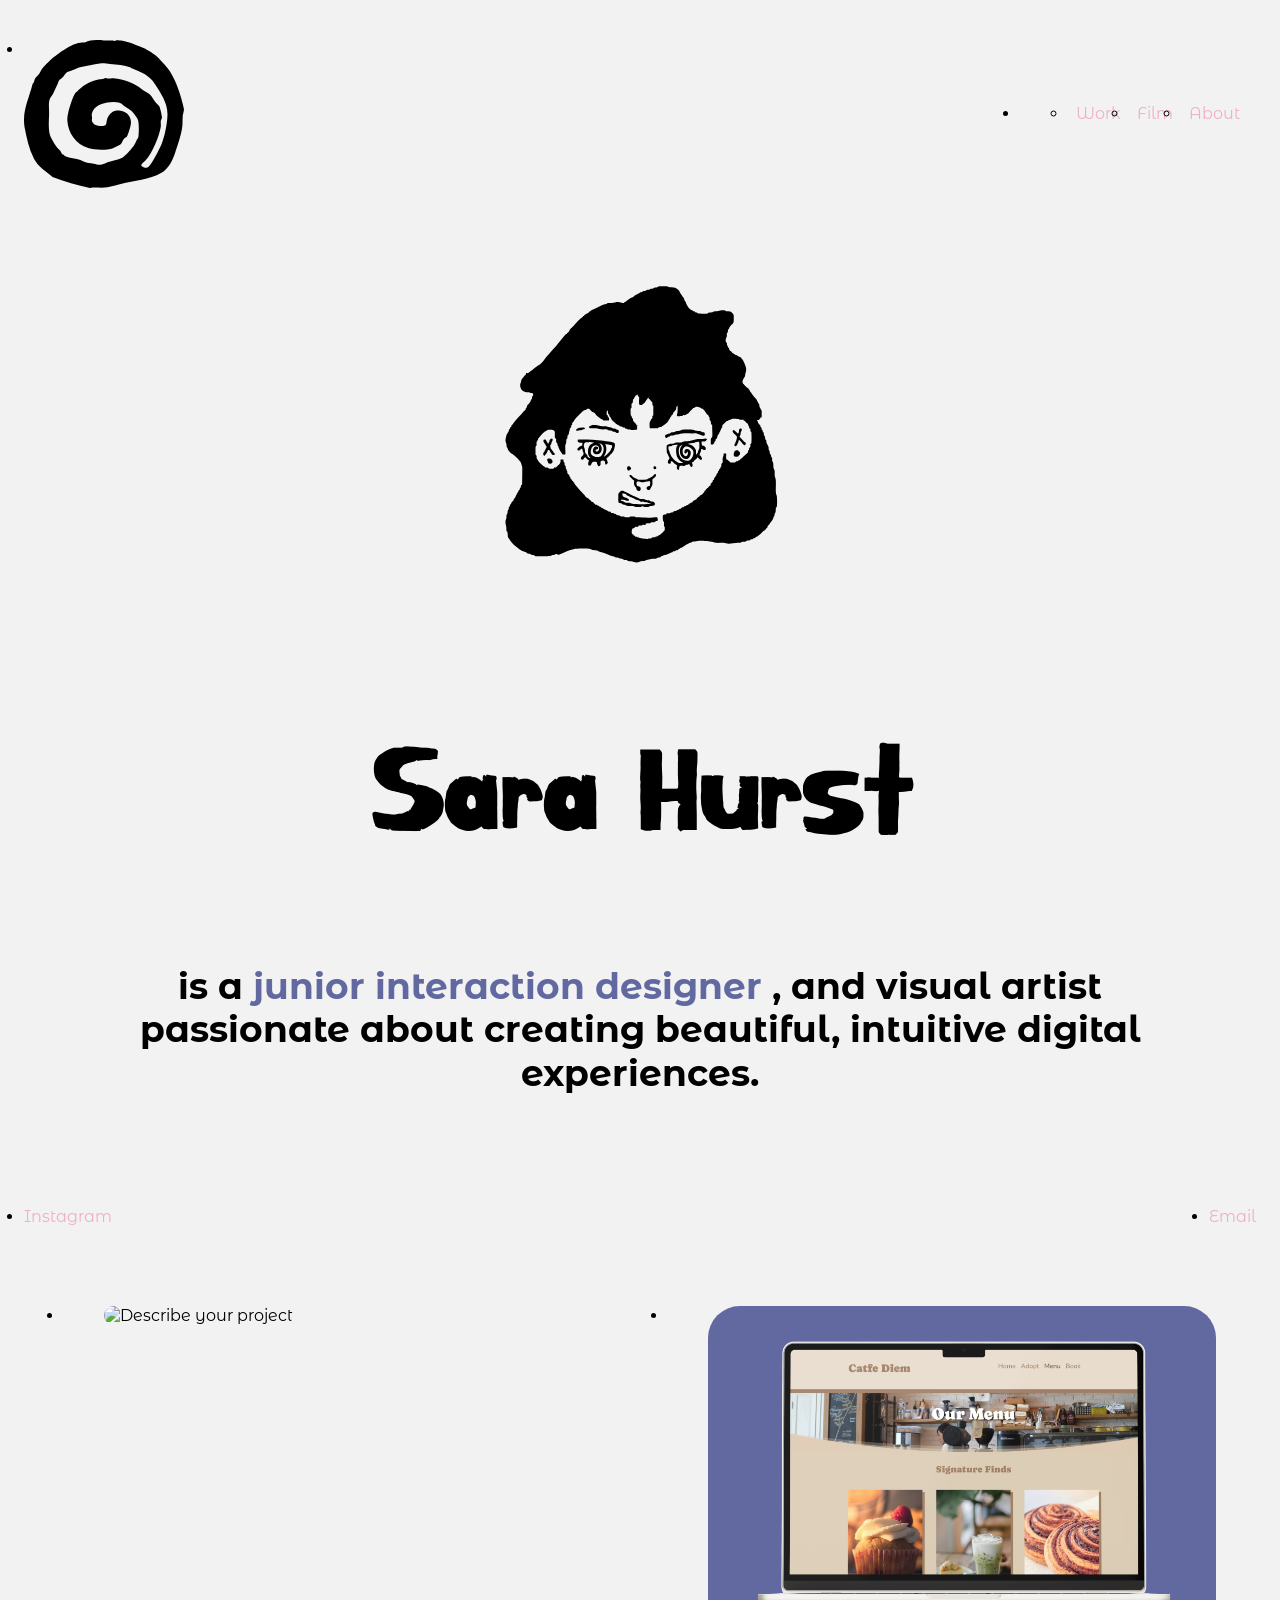
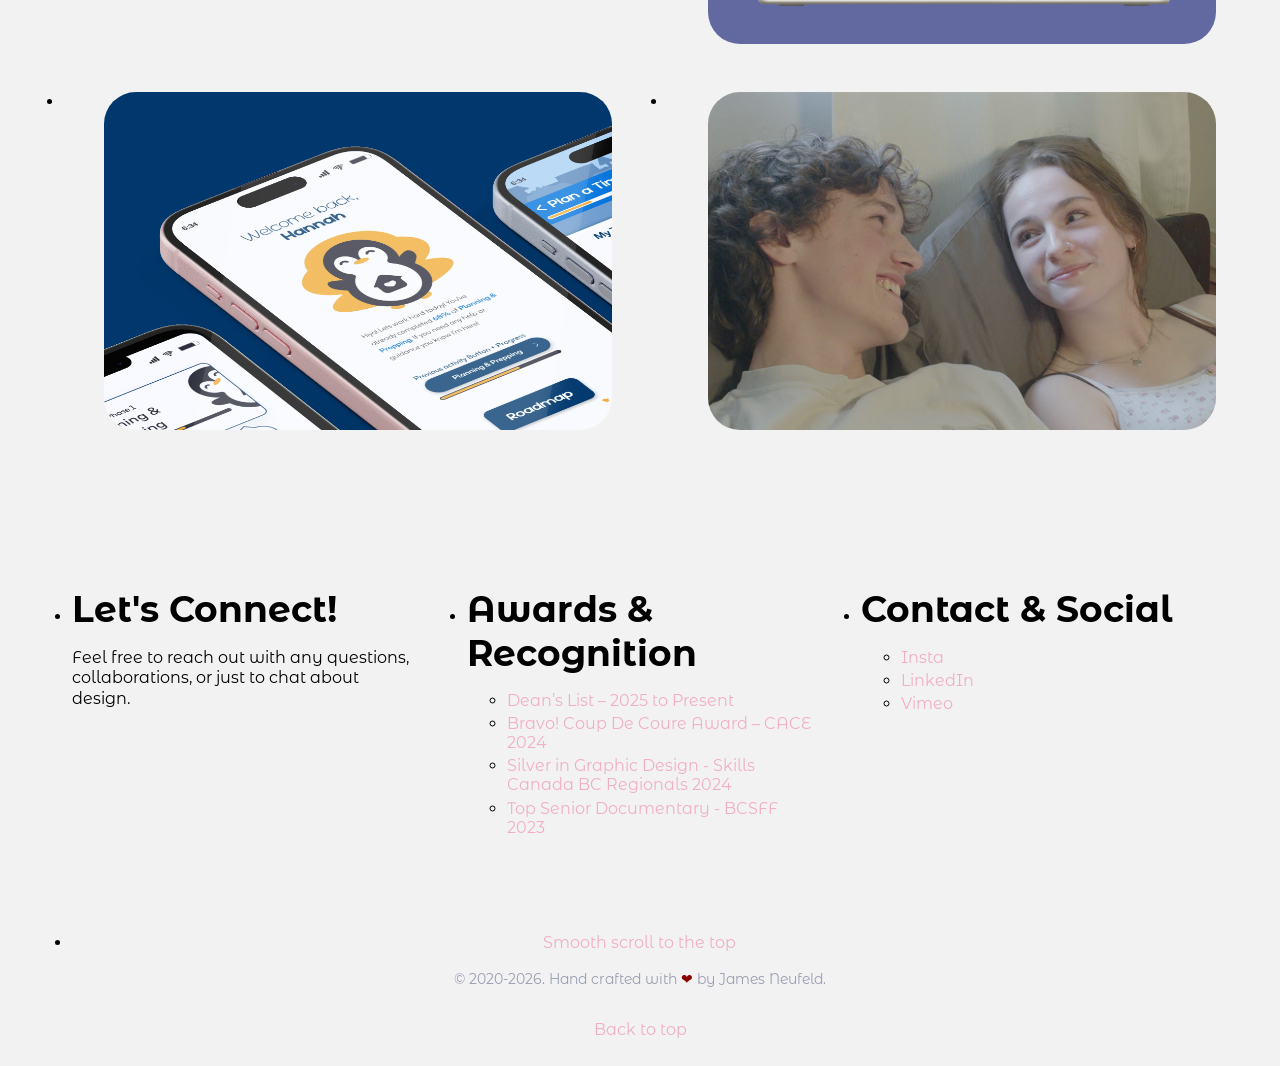
==== commit 3413078b: "Logo Commit" ====
--- a/index.html
+++ b/index.html
@@ -42,10 +42,19 @@
           <!-- Logo (standalone LI) -->
           <li class="nav-branding-logo">
             <a href="index.html">
-              <img
-                src="assets/branding-images/sara-hurst-logo.svg"
-                alt="Your portfolio logo"
-              />
+              <div class="logo-container">
+                <svg
+                  class="logo"
+                  id="Layer_1"
+                  data-name="Layer 1"
+                  xmlns="http://www.w3.org/2000/svg"
+                  viewBox="0 0 191.74 177.26"
+                >
+                  <path
+                    d="M109.86.48c.34-.21,7.23.19,8.06.31,7.32,1.05,18.34,5.84,25.37,8.66,2.42.97,6.49,3.42,8.68,4.93,1.5,1.04,1.87,1.5,3.3,2.3,4.28,2.37,13.86,13.19,17.14,17.47,7.59,9.89,13.23,25.05,16.43,37.09.62,2.33,2.84,10.08,2.9,11.9.05,1.38-1.31,6-1.51,8.06-.33,3.38-.09,6.83-.32,10.2-.7,10.36-5.58,24.56-9.06,34.56-3.13,9-7.58,18.19-16.1,23.19-14.82,8.7-32.74,9.16-48.78,13.41-5.31,1.41-10.54,2.86-15.97,3.83-7.23,1.29-13.71-.23-20.95.86-15.14-3.25-30.47-7.63-44.9-13.2-8.05-6.88-17.23-12.06-22.18-21.74-6.03-11.78-8.72-24.29-11.23-37.33C.05,101.42-.05,97.8.02,94.31c.3-14.21,6.95-27.89,10.24-41.69,2.02-1.74,2.09-4.7,3.05-6.54.62-1.17,3.41-3.44,4.55-5.05,1.83-2.59,2.85-5.57,5.02-7.98,2.62-2.91,6.9-7.46,9.73-10.07s7.12-5.48,10.16-7.78c5.94-4.5,15.28-9.99,22.29-11.74,3.13-.78,5.95-.36,8.69-.91,1.08-.22,2.33-1.08,3.57-1.38,3.28-.81,13.27-1.52,16.48-.99,5.19.85,7.34.29,12.15.53.66.03,3.15.66,3.41.54.35-.18.36-.67.51-.76ZM127.93,33.02c-8.09-3.21-16.36-3.35-24.79-4.15-3.26-.31-7.1-1.15-10.2-.93-8.28.61-16.45,3.4-24.43,4.32-3.47.4-7.47,2.79-10.75,4.13-3,1.23-5.06,1.3-7.84,3.62-1.41,1.19-2.38,3.51-3.45,4.64s-3.85,2.71-4.74,4.23c-.56.96-.73,2.44-1.18,3.4-1.8,3.82-3.52,7.87-5.41,11.61-1.25,2.48-4.25,5.76-4.79,8.51-1.08,5.46-.09,11.14-.25,16.63-.22,7.86-.84,13.54.22,21.61.53,4.03,2.24,6.84,4.23,10.31,2.08,3.62,4.14,6.55,6.72,9.68.57.69,1.49,1.3,2.14,2.19s1.76,3.54,2.48,4.02c.47.31,1.08.27,1.57.59.76.5,1.08,1.42,2.13,1.89,5.02,2.25,12.66,2.69,18.06,4.53,1.3.44,2.37,1.35,3.69,1.88,4.68,1.87,7.54,1.94,12.26,2.59,3.05.42,4.97,1.55,8.36,1.17,3.32-.37,5.43-1.85,8.23-2.91,5.55-2.1,12.06-2.66,17.6-5.6,4.42-2.34,8.97-8.22,12.09-12.04,2.95-3.61,3.13-4.93,5.03-8.89.52-1.08,1.9-2.38,2.08-3.5.79-5.11.9-13.97-.03-19.13-.56-3.12-1.49-3.52-3-5.97-2.09-3.4-3.3-5.12-6.58-7.65-1.7-1.31-3.77-2.22-5.52-3.45-2.59-1.81-4.36-4.03-7.51-5.17-5.98-2.17-15.44-.5-21.36,1.41-5.02,1.62-8.79,4.51-10.91,9.51-1.52,3.59-.6,4.15-.52,7.27.03,1.05-.46,1.97-.18,3.34.34,1.63,2.23,4.17,3.79,4.87,2.97,1.33,8.39,2.32,11.47.94,2.61-1.17,1.96-3.72,2.57-6.09,1.05-4.06,2.6-6.9,5.91-9.56,2.77-2.23,7.05-2.69,10.48-2.11,9.75,1.66,14.31,9.25,11.96,18.67-.61,2.47-3.29,11.94-4.89,13.21-.59.46-1.44.37-2.21,1.04-1.78,1.57-3.17,5.91-4.28,7.02s-7.75,4.35-9.45,4.93c-8.22,2.81-21.5,2.5-29.76-.06-14.7-4.56-24.28-18.25-25.06-33.41-.34-6.7,4.27-21.51,7.05-27.9.29-.67,2.23-4.46,2.53-4.81.48-.57,1.37-.72,1.87-1.31,5.72-6.8,14.74-12.19,23.51-14.26,2.57-.6,6.81-.67,9.48-1.63.47-.17.43-.66.62-.68.71-.08,2.77.55,3.71.58,2.12.07,4.25-.48,6.42-.23,13,1.53,24.34,5.17,34.54,13.41,2.33,1.89,7.22,3.9,9.28,5.87,2.61,2.5,4.4,6.36,6.47,9,1.09,1.39,3.46,3.46,4.61,4.98.95,1.26,3.64,12.51,3.33,14.13-.27,1.41-1.31,2.64-1.41,4.12-.17,2.58.4,4.51-.16,7.55-2.14,11.56-9.98,30.58-17.95,39.28-2.62,2.86-9.3,6.4-1.95,8.44,2.46.68,3.85.57,5.78-1.21,3.94-3.62,12.35-20.24,14.79-25.73,4.11-9.24,7.34-25.99,7.52-36.1.25-14.39-7.51-25.15-14.91-36.76-7.52-11.78-16.54-14.34-28.77-19.43-.21-.09-.28-.42-.37-.46Z"
+                  />
+                </svg>
+              </div>
             </a>
           </li>
           <li class="nav-branding-item">
@@ -142,20 +151,20 @@
           <li class="work-page-grid-item">
             <figure>
               <img
-                src="assets/videos/ScoutflyImage.jpeg"
-                width="1920"
-                height="1080"
-                class="rounded-large"
-                loading="lazy"
-                alt="Describe your project"
-              />
-            </figure>
-            <a href="project-scoutfly.html">
-              <div
-                class="project-details-overlay overlay rounded-large centered-text"
-              >
-                <h1 class="work-grid-project-title">Scoutfly</h1>
-                <h4 class="work-grid-project-category">Tourism App Design</h4>
+                src="assets/videos/packguin2.png"
+                width="1920"
+                height="1080"
+                class="rounded-large"
+                loading="lazy"
+                alt="Describe your project"
+              />
+            </figure>
+            <a href="project-packguin.html">
+              <div
+                class="project-details-overlay overlay rounded-large centered-text"
+              >
+                <h1 class="work-grid-project-title">Packguin</h1>
+                <h4 class="work-grid-project-category">Group App UX Design</h4>
               </div>
             </a>
           </li>
--- a/styles/style.css
+++ b/styles/style.css
@@ -112,6 +112,7 @@
   --color-text-primary: #000000;
   --color-text-secondary: #9b9eb2;
   --color-accent-primary: #000000;
+  --Colour-project-1-header: #f7faff;
   --color-overlay-primary: rgba(98, 105, 161, 0.5);
   --color-highlight: #f1aec6;
   --color-fallback: #ff057c; /* Fallback color for glitch effect on 404 page */
@@ -187,6 +188,10 @@
   --gap-large: 3rem; /* Section gap: major content blocks, banner spacing */
   --gap-jumbo: 4rem; /* Hero gap: full-width containers, large card spacing */
   --gap-ultra: 8rem; /* Edge-to-edge spacing: mega sections, spacious layouts */
+  /* Project Colors */
+  --project-1-accent: #00386e;
+  --project-2-accent: red;
+  --project-3-accent: purple;
 }
 
 /* ======================
@@ -243,7 +248,10 @@
     --color-bg-selection
   ); /* Uses your custom color for highlighted text */
 }
-
+a::selection {
+  background: #ffb7b7;
+  color: red;
+}
 /* ---------------------------------------- */
 /* 🖼️ Responsive Image Styles */
 /* These styles make your images and icons look good on any screen size */
@@ -520,6 +528,10 @@
   font-weight: normal; /* optional: adjust weight */
 }
 
+.Research {
+  color: #0072de;
+  font-weight: 500;
+}
 /* ------------------------------------------------------------------ */
 /* 🎨 Custom Class Styles for Headlines, Projects, and Highlights     */
 /* Use these utility classes to style key text elements across pages  */
@@ -753,6 +765,24 @@
   flex-direction: row;
   justify-content: space-between;
   padding: var(--padding-small);
+}
+body {
+  min-height: 100vh;
+  display: flex;
+  flex-direction: column;
+  align-items: center;
+  justify-content: center;
+}
+
+.logo-container {
+  width: 10rem;
+}
+.logo {
+  fill: black;
+  transition: fill 0.3s ease-in-out; /* smooth color change */
+}
+.logo:hover {
+  fill: #f1aec6;
 }
 
 /*
@@ -1233,6 +1263,15 @@
   margin-bottom: 0.25rem;
 }
 
+.project-1-accent {
+  background: var(--project-1-accent);
+}
+.project-2-accent {
+  background: var(--project-2-accent);
+}
+.project-3-accent {
+  background: var(--project-3-accent);
+}
 /*
 
 ██████  ██       ██████   ██████      ██ ██████  ███████ ███████ ██    ██ ███    ███ ███████ 
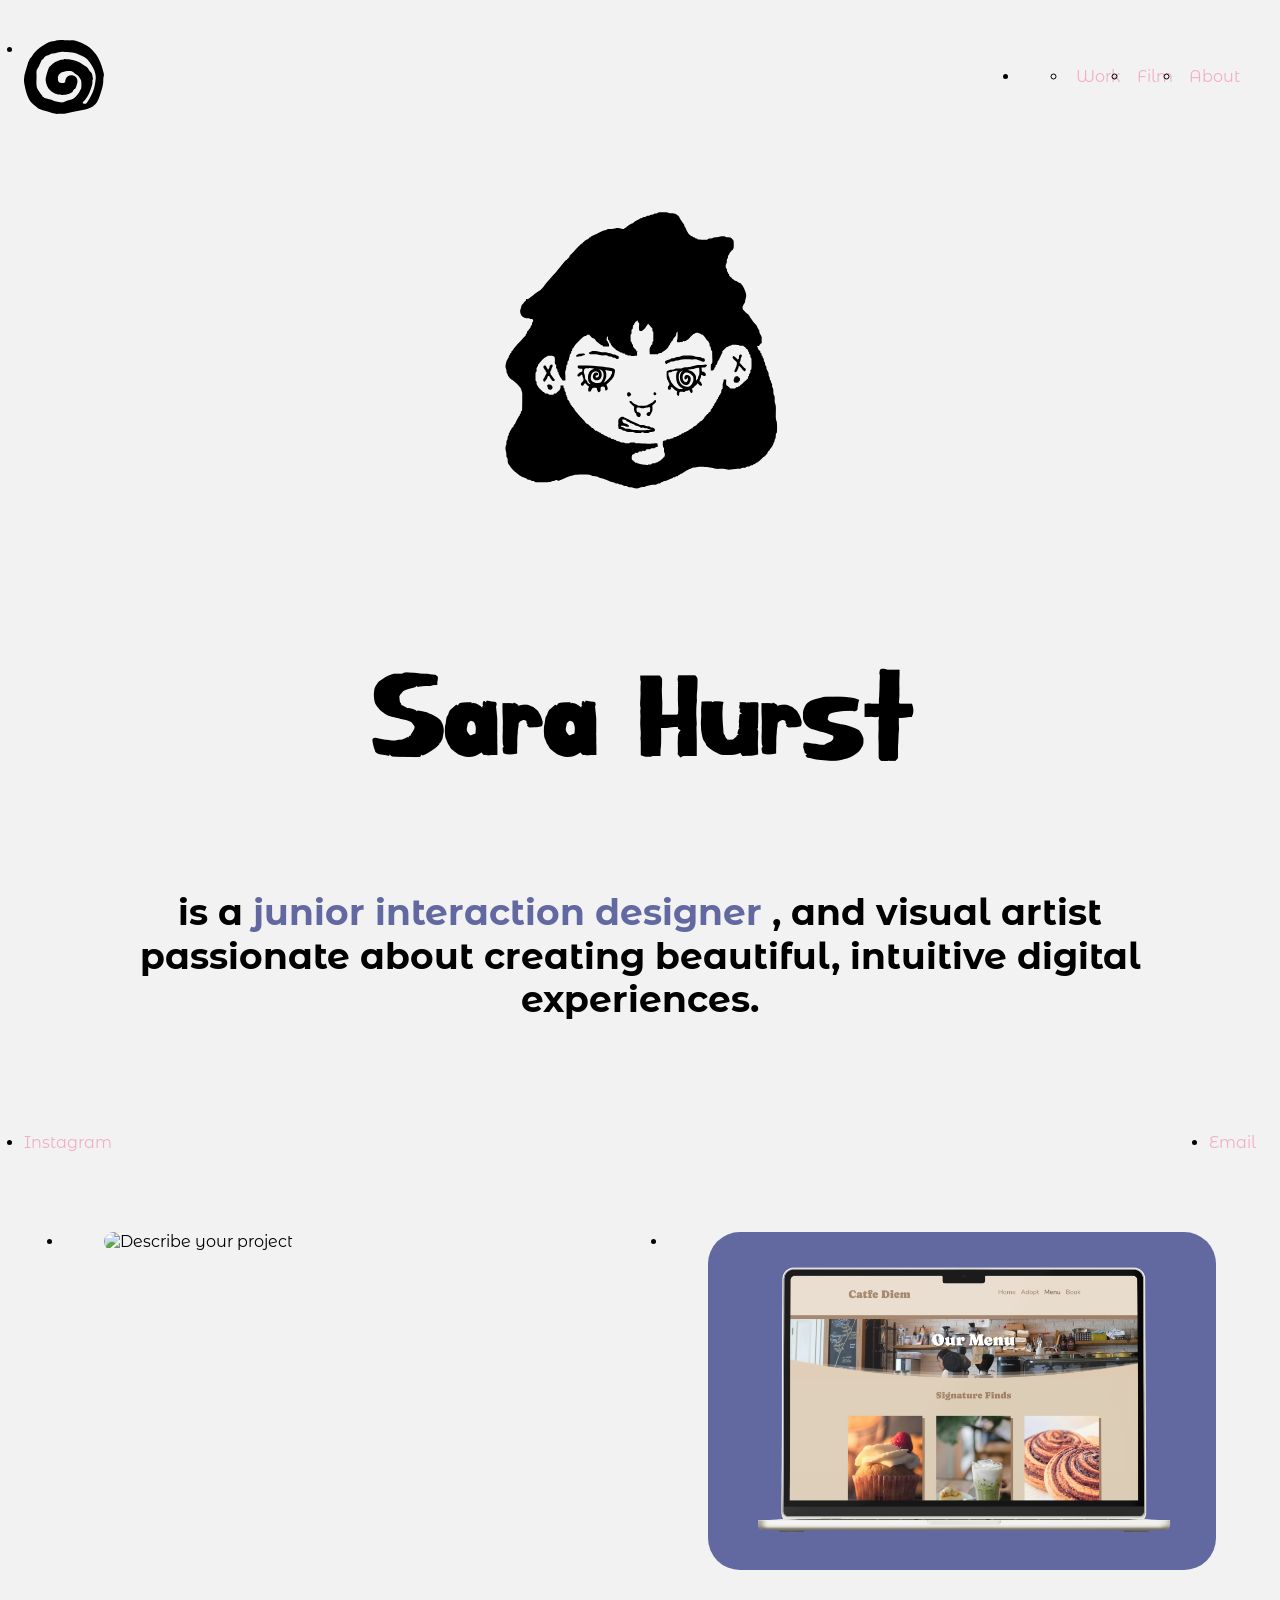
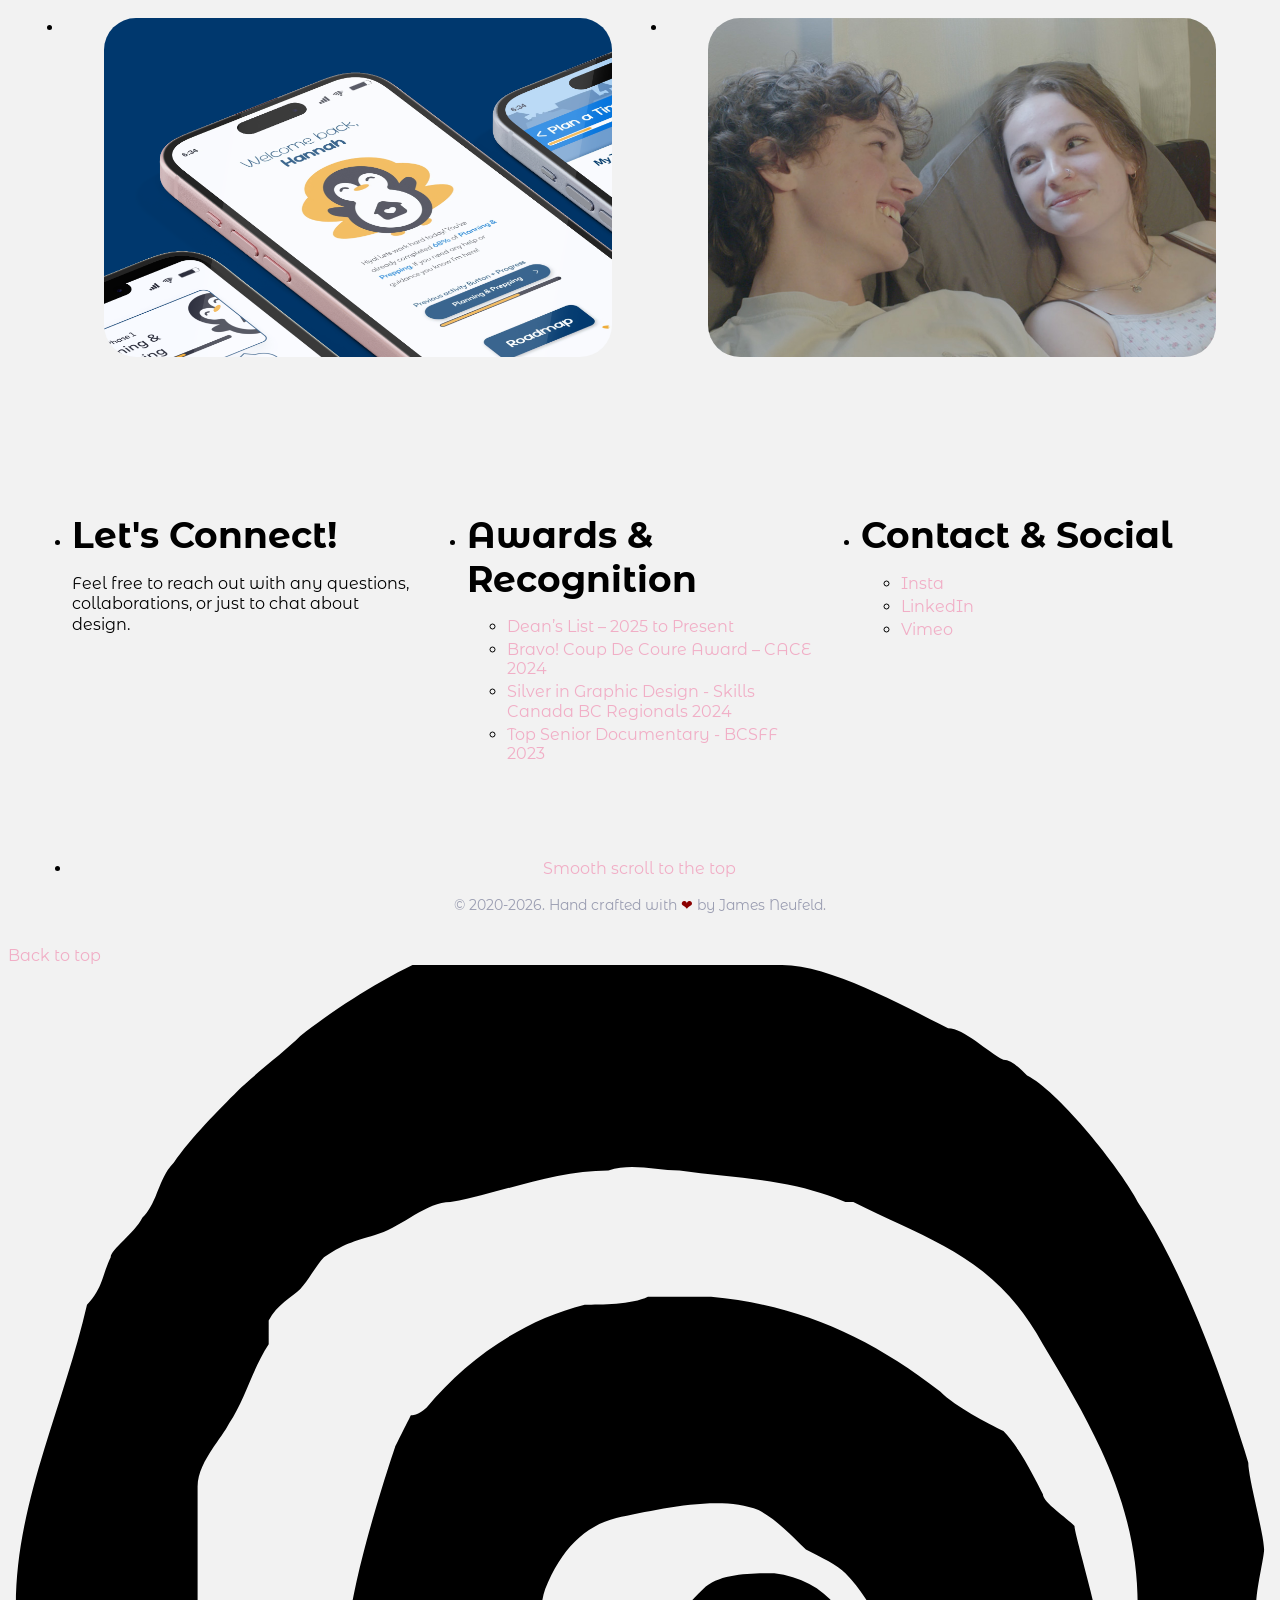
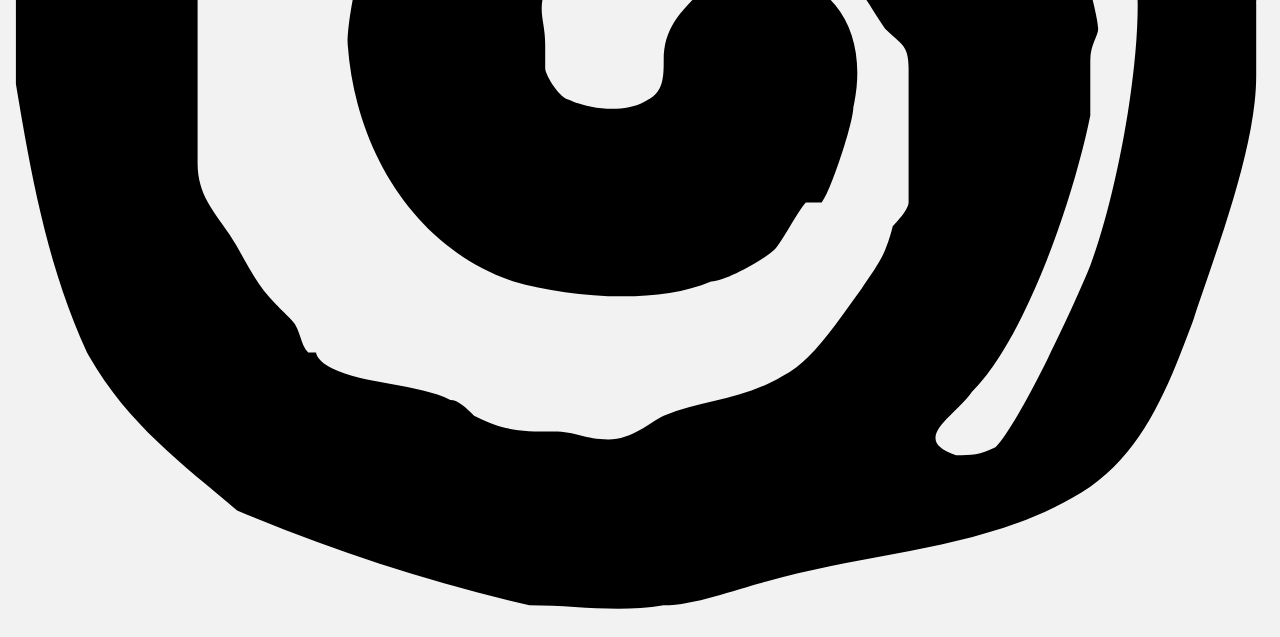
==== commit 9e21b1c4: "Packguon Cmmit" ====
--- a/index.html
+++ b/index.html
@@ -42,19 +42,17 @@
           <!-- Logo (standalone LI) -->
           <li class="nav-branding-logo">
             <a href="index.html">
-              <div class="logo-container">
-                <svg
-                  class="logo"
-                  id="Layer_1"
-                  data-name="Layer 1"
-                  xmlns="http://www.w3.org/2000/svg"
-                  viewBox="0 0 191.74 177.26"
-                >
-                  <path
-                    d="M109.86.48c.34-.21,7.23.19,8.06.31,7.32,1.05,18.34,5.84,25.37,8.66,2.42.97,6.49,3.42,8.68,4.93,1.5,1.04,1.87,1.5,3.3,2.3,4.28,2.37,13.86,13.19,17.14,17.47,7.59,9.89,13.23,25.05,16.43,37.09.62,2.33,2.84,10.08,2.9,11.9.05,1.38-1.31,6-1.51,8.06-.33,3.38-.09,6.83-.32,10.2-.7,10.36-5.58,24.56-9.06,34.56-3.13,9-7.58,18.19-16.1,23.19-14.82,8.7-32.74,9.16-48.78,13.41-5.31,1.41-10.54,2.86-15.97,3.83-7.23,1.29-13.71-.23-20.95.86-15.14-3.25-30.47-7.63-44.9-13.2-8.05-6.88-17.23-12.06-22.18-21.74-6.03-11.78-8.72-24.29-11.23-37.33C.05,101.42-.05,97.8.02,94.31c.3-14.21,6.95-27.89,10.24-41.69,2.02-1.74,2.09-4.7,3.05-6.54.62-1.17,3.41-3.44,4.55-5.05,1.83-2.59,2.85-5.57,5.02-7.98,2.62-2.91,6.9-7.46,9.73-10.07s7.12-5.48,10.16-7.78c5.94-4.5,15.28-9.99,22.29-11.74,3.13-.78,5.95-.36,8.69-.91,1.08-.22,2.33-1.08,3.57-1.38,3.28-.81,13.27-1.52,16.48-.99,5.19.85,7.34.29,12.15.53.66.03,3.15.66,3.41.54.35-.18.36-.67.51-.76ZM127.93,33.02c-8.09-3.21-16.36-3.35-24.79-4.15-3.26-.31-7.1-1.15-10.2-.93-8.28.61-16.45,3.4-24.43,4.32-3.47.4-7.47,2.79-10.75,4.13-3,1.23-5.06,1.3-7.84,3.62-1.41,1.19-2.38,3.51-3.45,4.64s-3.85,2.71-4.74,4.23c-.56.96-.73,2.44-1.18,3.4-1.8,3.82-3.52,7.87-5.41,11.61-1.25,2.48-4.25,5.76-4.79,8.51-1.08,5.46-.09,11.14-.25,16.63-.22,7.86-.84,13.54.22,21.61.53,4.03,2.24,6.84,4.23,10.31,2.08,3.62,4.14,6.55,6.72,9.68.57.69,1.49,1.3,2.14,2.19s1.76,3.54,2.48,4.02c.47.31,1.08.27,1.57.59.76.5,1.08,1.42,2.13,1.89,5.02,2.25,12.66,2.69,18.06,4.53,1.3.44,2.37,1.35,3.69,1.88,4.68,1.87,7.54,1.94,12.26,2.59,3.05.42,4.97,1.55,8.36,1.17,3.32-.37,5.43-1.85,8.23-2.91,5.55-2.1,12.06-2.66,17.6-5.6,4.42-2.34,8.97-8.22,12.09-12.04,2.95-3.61,3.13-4.93,5.03-8.89.52-1.08,1.9-2.38,2.08-3.5.79-5.11.9-13.97-.03-19.13-.56-3.12-1.49-3.52-3-5.97-2.09-3.4-3.3-5.12-6.58-7.65-1.7-1.31-3.77-2.22-5.52-3.45-2.59-1.81-4.36-4.03-7.51-5.17-5.98-2.17-15.44-.5-21.36,1.41-5.02,1.62-8.79,4.51-10.91,9.51-1.52,3.59-.6,4.15-.52,7.27.03,1.05-.46,1.97-.18,3.34.34,1.63,2.23,4.17,3.79,4.87,2.97,1.33,8.39,2.32,11.47.94,2.61-1.17,1.96-3.72,2.57-6.09,1.05-4.06,2.6-6.9,5.91-9.56,2.77-2.23,7.05-2.69,10.48-2.11,9.75,1.66,14.31,9.25,11.96,18.67-.61,2.47-3.29,11.94-4.89,13.21-.59.46-1.44.37-2.21,1.04-1.78,1.57-3.17,5.91-4.28,7.02s-7.75,4.35-9.45,4.93c-8.22,2.81-21.5,2.5-29.76-.06-14.7-4.56-24.28-18.25-25.06-33.41-.34-6.7,4.27-21.51,7.05-27.9.29-.67,2.23-4.46,2.53-4.81.48-.57,1.37-.72,1.87-1.31,5.72-6.8,14.74-12.19,23.51-14.26,2.57-.6,6.81-.67,9.48-1.63.47-.17.43-.66.62-.68.71-.08,2.77.55,3.71.58,2.12.07,4.25-.48,6.42-.23,13,1.53,24.34,5.17,34.54,13.41,2.33,1.89,7.22,3.9,9.28,5.87,2.61,2.5,4.4,6.36,6.47,9,1.09,1.39,3.46,3.46,4.61,4.98.95,1.26,3.64,12.51,3.33,14.13-.27,1.41-1.31,2.64-1.41,4.12-.17,2.58.4,4.51-.16,7.55-2.14,11.56-9.98,30.58-17.95,39.28-2.62,2.86-9.3,6.4-1.95,8.44,2.46.68,3.85.57,5.78-1.21,3.94-3.62,12.35-20.24,14.79-25.73,4.11-9.24,7.34-25.99,7.52-36.1.25-14.39-7.51-25.15-14.91-36.76-7.52-11.78-16.54-14.34-28.77-19.43-.21-.09-.28-.42-.37-.46Z"
-                  />
-                </svg>
-              </div>
+              <svg
+                class="logo"
+                id="Layer_1"
+                data-name="Layer 1"
+                xmlns="http://www.w3.org/2000/svg"
+                viewBox="0 0 191.74 177.26"
+              >
+                <path
+                  d="M109.86.48c.34-.21,7.23.19,8.06.31,7.32,1.05,18.34,5.84,25.37,8.66,2.42.97,6.49,3.42,8.68,4.93,1.5,1.04,1.87,1.5,3.3,2.3,4.28,2.37,13.86,13.19,17.14,17.47,7.59,9.89,13.23,25.05,16.43,37.09.62,2.33,2.84,10.08,2.9,11.9.05,1.38-1.31,6-1.51,8.06-.33,3.38-.09,6.83-.32,10.2-.7,10.36-5.58,24.56-9.06,34.56-3.13,9-7.58,18.19-16.1,23.19-14.82,8.7-32.74,9.16-48.78,13.41-5.31,1.41-10.54,2.86-15.97,3.83-7.23,1.29-13.71-.23-20.95.86-15.14-3.25-30.47-7.63-44.9-13.2-8.05-6.88-17.23-12.06-22.18-21.74-6.03-11.78-8.72-24.29-11.23-37.33C.05,101.42-.05,97.8.02,94.31c.3-14.21,6.95-27.89,10.24-41.69,2.02-1.74,2.09-4.7,3.05-6.54.62-1.17,3.41-3.44,4.55-5.05,1.83-2.59,2.85-5.57,5.02-7.98,2.62-2.91,6.9-7.46,9.73-10.07s7.12-5.48,10.16-7.78c5.94-4.5,15.28-9.99,22.29-11.74,3.13-.78,5.95-.36,8.69-.91,1.08-.22,2.33-1.08,3.57-1.38,3.28-.81,13.27-1.52,16.48-.99,5.19.85,7.34.29,12.15.53.66.03,3.15.66,3.41.54.35-.18.36-.67.51-.76ZM127.93,33.02c-8.09-3.21-16.36-3.35-24.79-4.15-3.26-.31-7.1-1.15-10.2-.93-8.28.61-16.45,3.4-24.43,4.32-3.47.4-7.47,2.79-10.75,4.13-3,1.23-5.06,1.3-7.84,3.62-1.41,1.19-2.38,3.51-3.45,4.64s-3.85,2.71-4.74,4.23c-.56.96-.73,2.44-1.18,3.4-1.8,3.82-3.52,7.87-5.41,11.61-1.25,2.48-4.25,5.76-4.79,8.51-1.08,5.46-.09,11.14-.25,16.63-.22,7.86-.84,13.54.22,21.61.53,4.03,2.24,6.84,4.23,10.31,2.08,3.62,4.14,6.55,6.72,9.68.57.69,1.49,1.3,2.14,2.19s1.76,3.54,2.48,4.02c.47.31,1.08.27,1.57.59.76.5,1.08,1.42,2.13,1.89,5.02,2.25,12.66,2.69,18.06,4.53,1.3.44,2.37,1.35,3.69,1.88,4.68,1.87,7.54,1.94,12.26,2.59,3.05.42,4.97,1.55,8.36,1.17,3.32-.37,5.43-1.85,8.23-2.91,5.55-2.1,12.06-2.66,17.6-5.6,4.42-2.34,8.97-8.22,12.09-12.04,2.95-3.61,3.13-4.93,5.03-8.89.52-1.08,1.9-2.38,2.08-3.5.79-5.11.9-13.97-.03-19.13-.56-3.12-1.49-3.52-3-5.97-2.09-3.4-3.3-5.12-6.58-7.65-1.7-1.31-3.77-2.22-5.52-3.45-2.59-1.81-4.36-4.03-7.51-5.17-5.98-2.17-15.44-.5-21.36,1.41-5.02,1.62-8.79,4.51-10.91,9.51-1.52,3.59-.6,4.15-.52,7.27.03,1.05-.46,1.97-.18,3.34.34,1.63,2.23,4.17,3.79,4.87,2.97,1.33,8.39,2.32,11.47.94,2.61-1.17,1.96-3.72,2.57-6.09,1.05-4.06,2.6-6.9,5.91-9.56,2.77-2.23,7.05-2.69,10.48-2.11,9.75,1.66,14.31,9.25,11.96,18.67-.61,2.47-3.29,11.94-4.89,13.21-.59.46-1.44.37-2.21,1.04-1.78,1.57-3.17,5.91-4.28,7.02s-7.75,4.35-9.45,4.93c-8.22,2.81-21.5,2.5-29.76-.06-14.7-4.56-24.28-18.25-25.06-33.41-.34-6.7,4.27-21.51,7.05-27.9.29-.67,2.23-4.46,2.53-4.81.48-.57,1.37-.72,1.87-1.31,5.72-6.8,14.74-12.19,23.51-14.26,2.57-.6,6.81-.67,9.48-1.63.47-.17.43-.66.62-.68.71-.08,2.77.55,3.71.58,2.12.07,4.25-.48,6.42-.23,13,1.53,24.34,5.17,34.54,13.41,2.33,1.89,7.22,3.9,9.28,5.87,2.61,2.5,4.4,6.36,6.47,9,1.09,1.39,3.46,3.46,4.61,4.98.95,1.26,3.64,12.51,3.33,14.13-.27,1.41-1.31,2.64-1.41,4.12-.17,2.58.4,4.51-.16,7.55-2.14,11.56-9.98,30.58-17.95,39.28-2.62,2.86-9.3,6.4-1.95,8.44,2.46.68,3.85.57,5.78-1.21,3.94-3.62,12.35-20.24,14.79-25.73,4.11-9.24,7.34-25.99,7.52-36.1.25-14.39-7.51-25.15-14.91-36.76-7.52-11.78-16.54-14.34-28.77-19.43-.21-.09-.28-.42-.37-.46Z"
+                />
+              </svg>
             </a>
           </li>
           <li class="nav-branding-item">
--- a/styles/style.css
+++ b/styles/style.css
@@ -189,7 +189,7 @@
   --gap-jumbo: 4rem; /* Hero gap: full-width containers, large card spacing */
   --gap-ultra: 8rem; /* Edge-to-edge spacing: mega sections, spacious layouts */
   /* Project Colors */
-  --project-1-accent: #00386e;
+
   --project-2-accent: red;
   --project-3-accent: purple;
 }
@@ -766,17 +766,7 @@
   justify-content: space-between;
   padding: var(--padding-small);
 }
-body {
-  min-height: 100vh;
-  display: flex;
-  flex-direction: column;
-  align-items: center;
-  justify-content: center;
-}
-
-.logo-container {
-  width: 10rem;
-}
+
 .logo {
   fill: black;
   transition: fill 0.3s ease-in-out; /* smooth color change */
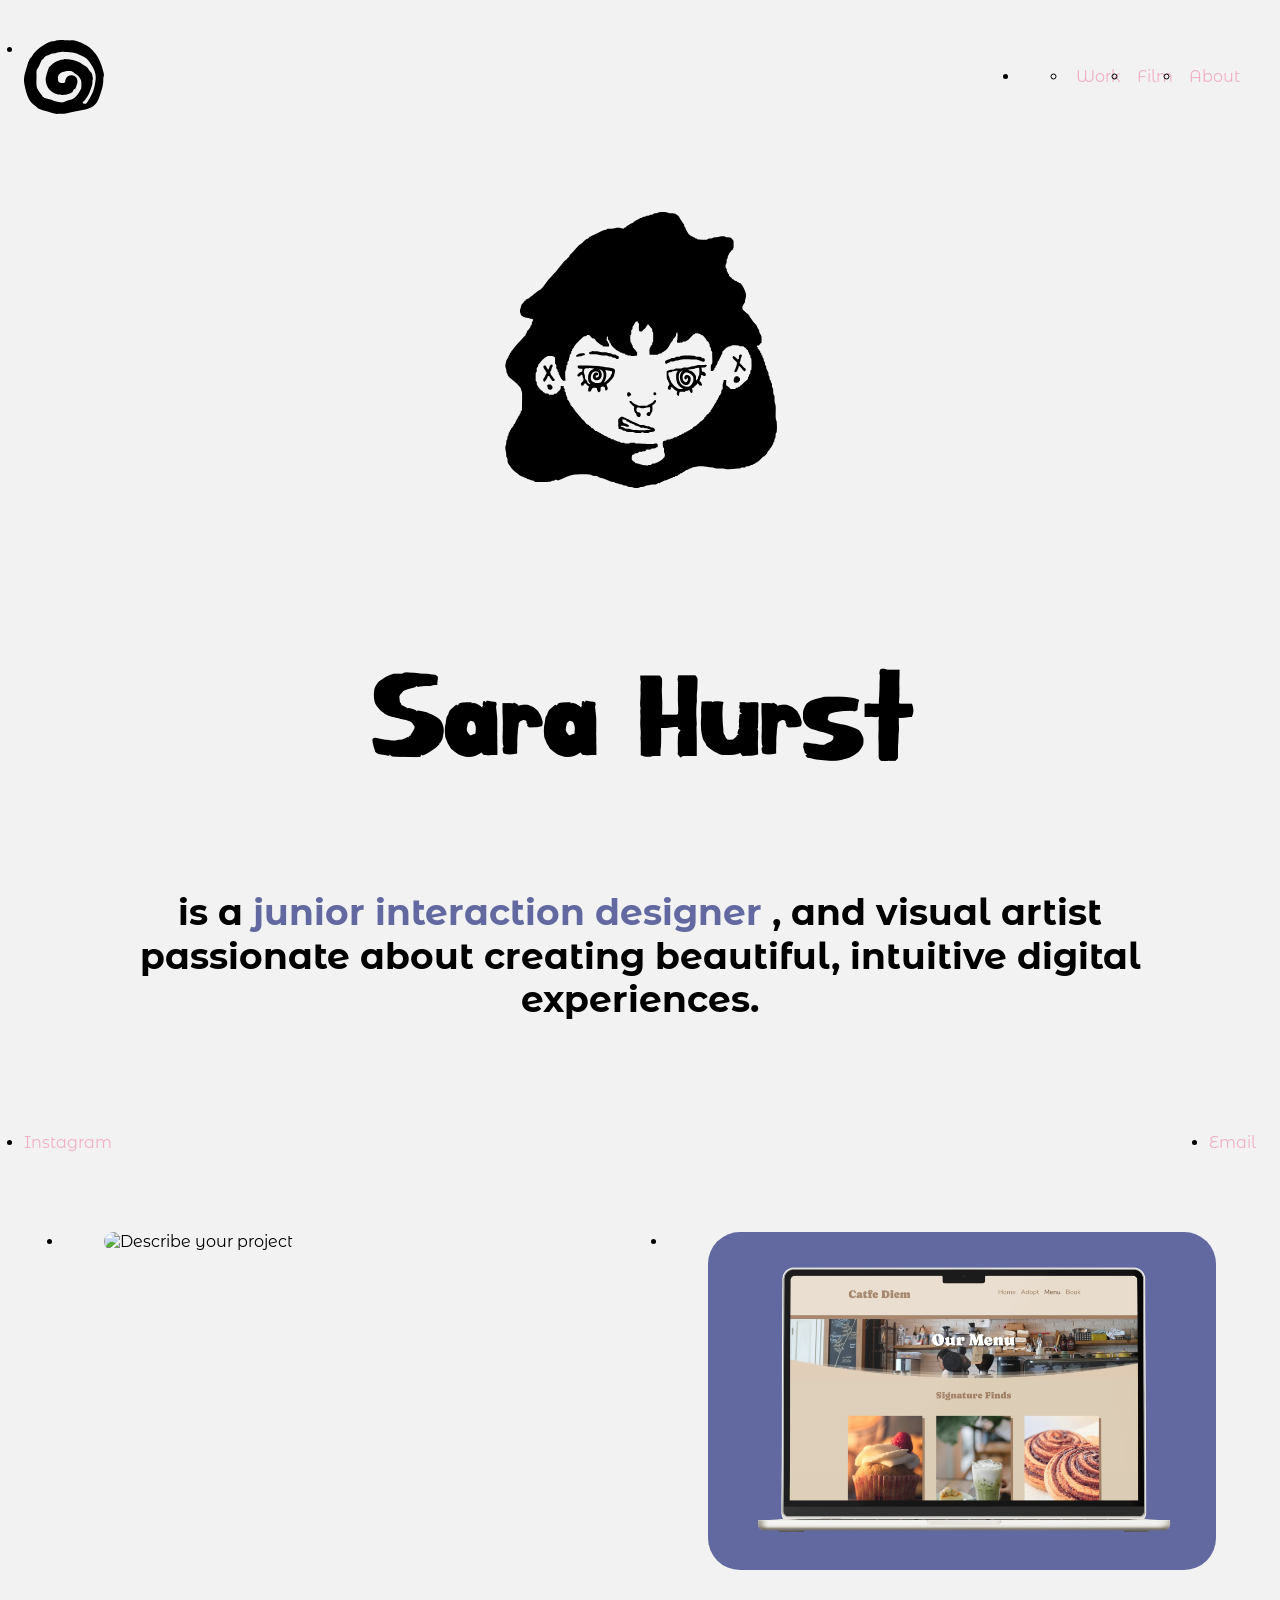
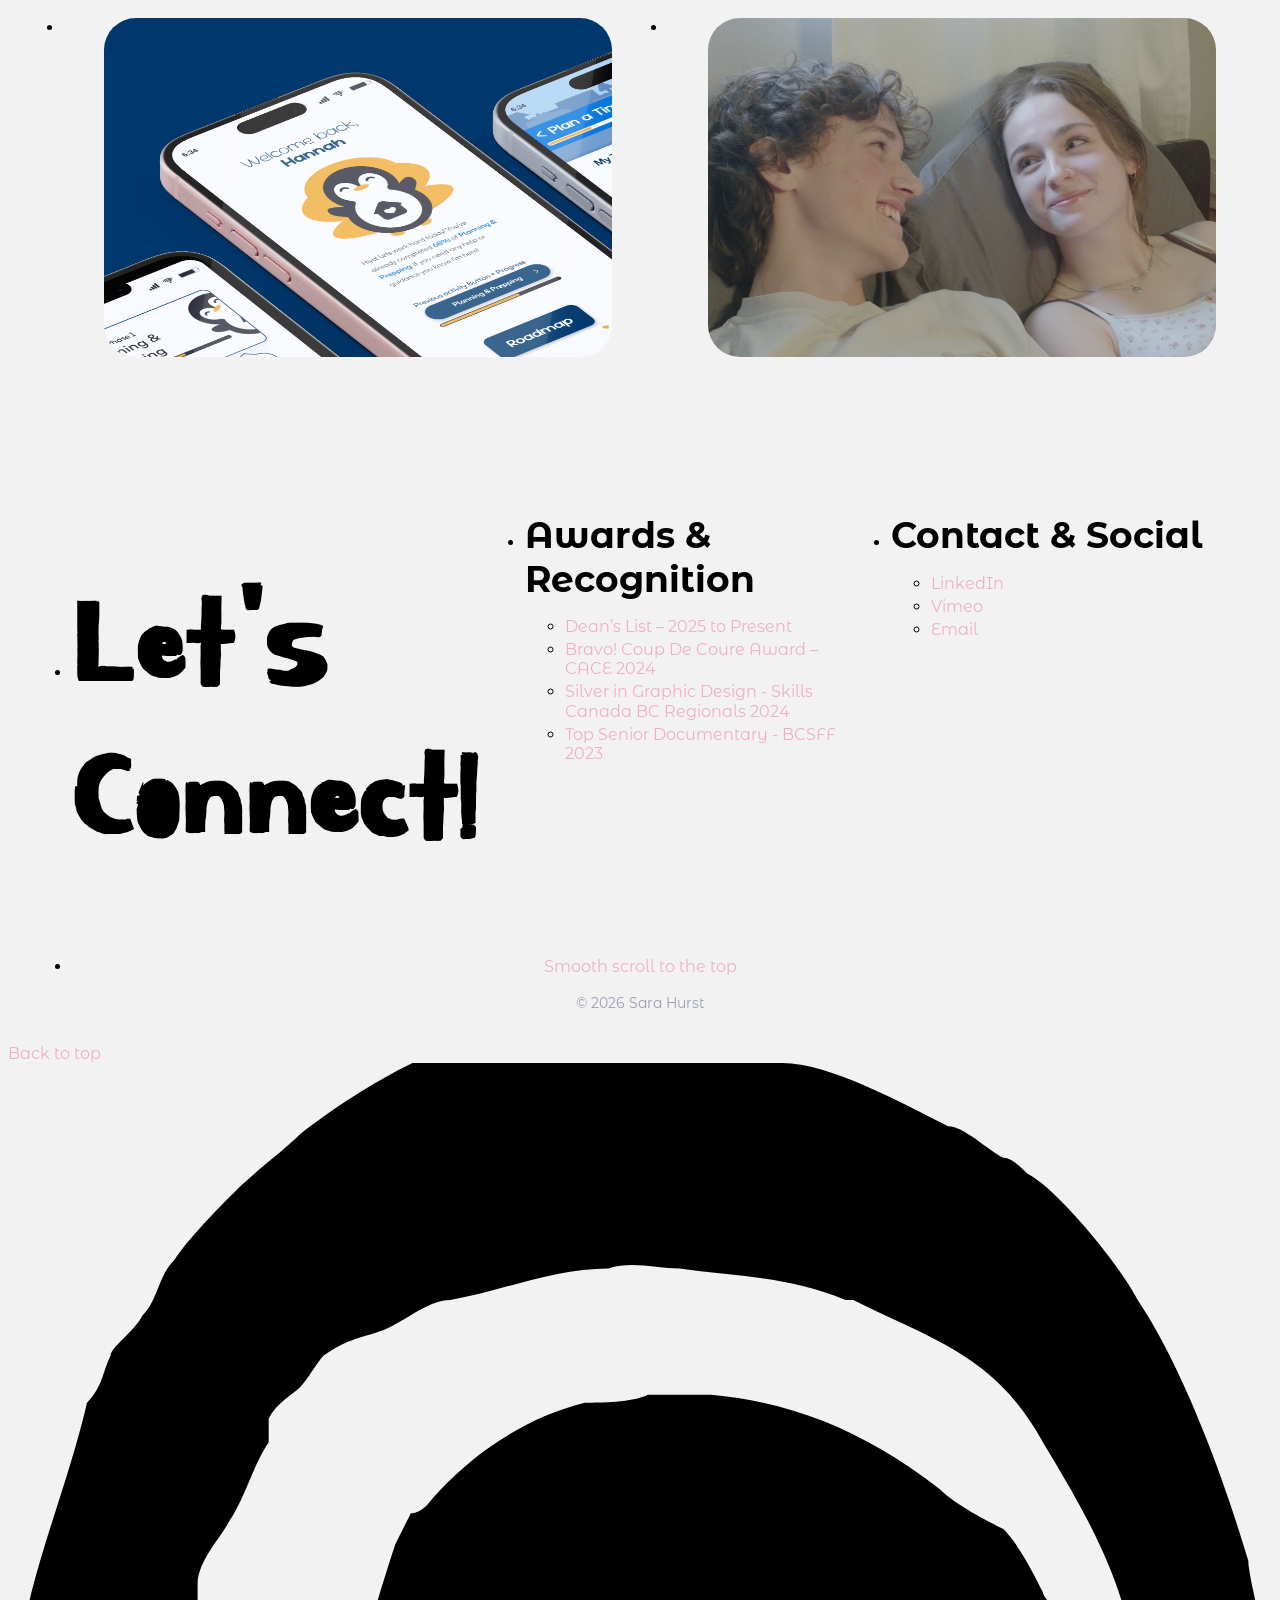
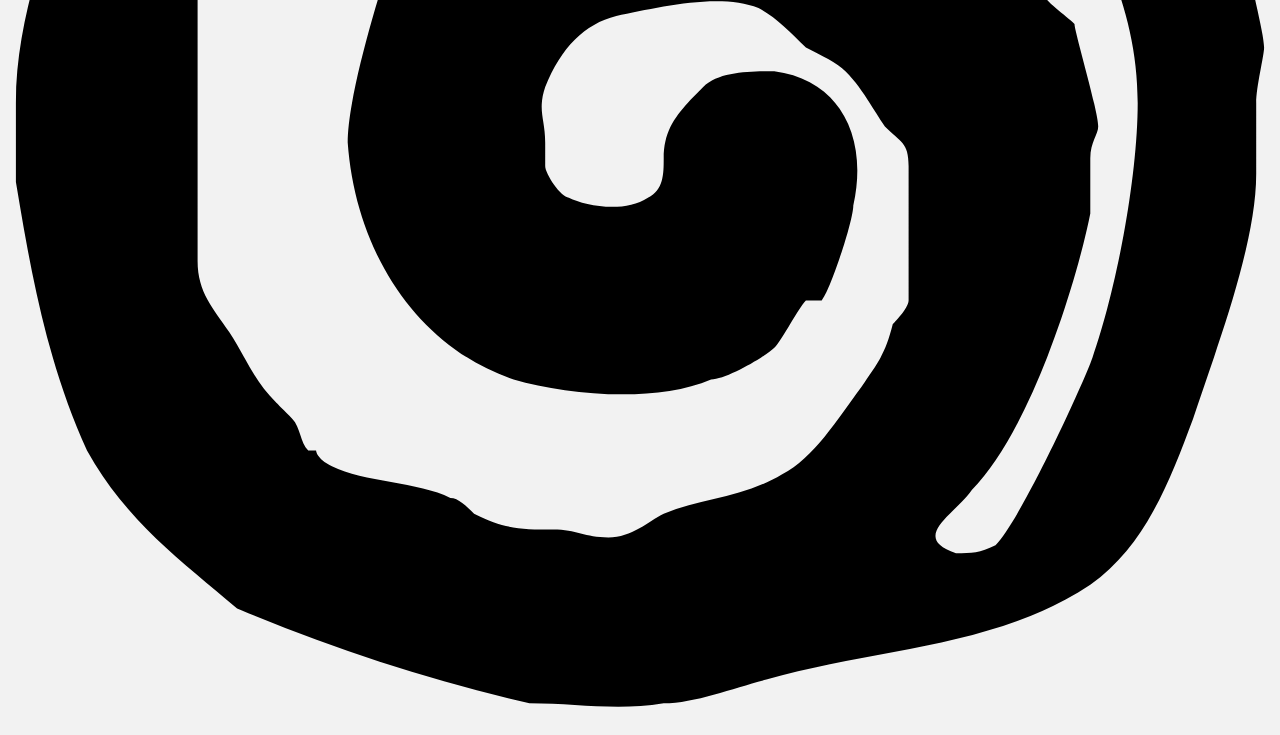
==== commit eec5e362: "bits n bobs push" ====
--- a/index.html
+++ b/index.html
@@ -74,7 +74,7 @@
       <div class="hero-headline-wrapper">
         <img
           class="hero-image"
-          src="assets/branding-images/SVG/sara-hurst-logo copy.svg"
+          src="assets/branding-images/SVG/sara-hurst-logo .svg"
           alt="Hero Image"
         />
 
@@ -190,14 +190,6 @@
       </section>
     </main>
     <ul class="footer-global">
-      <li class="footer-tagline">
-        <h2>Let's Connect!</h2>
-        <p>
-          Feel free to reach out with any questions, collaborations, or just to
-          chat about design.
-        </p>
-      </li>
-
       <li class="footer-highlights">
         <h2>Awards & Recognition</h2>
         <ul class="footer-awards-list">
@@ -217,22 +209,30 @@
           </li>
         </ul>
       </li>
-
+      <li class="footer-tagline">
+        <h1>Let's Connect!</h1>
+      </li>
       <li class="footer-contact-social">
         <h2>Contact & Social</h2>
         <ul class="footer-socials-list">
-          <li class="footer-item"><a href="#">Insta</a></li>
-          <li class="footer-item"><a href="#">LinkedIn</a></li>
-          <li class="footer-item"><a href="#">Vimeo</a></li>
+          <li class="footer-item">
+            <a href="https://www.linkedin.com/in/sara-hurst-670b353bb/"
+              >LinkedIn</a
+            >
+          </li>
+          <li class="footer-item">
+            <a href="https://vimeo.com/sarahurst">Vimeo</a>
+          </li>
+          <li class="footer-item">
+            <a href="mailto:sarahurst388@gmail.com">Email</a>
+          </li>
         </ul>
       </li>
 
       <li class="footer-full-width">
         <p><a href="#top">Smooth scroll to the top</a></p>
         <p class="footer-fineprint">
-          &copy; <span id="copyright-years">2020-</span>. Hand crafted with
-          <span class="heart">❤</span>
-          by James Neufeld.
+          &copy; <span id="copyright-years"></span> Sara Hurst
         </p>
         <script>
           document.getElementById("copyright-years").textContent +=
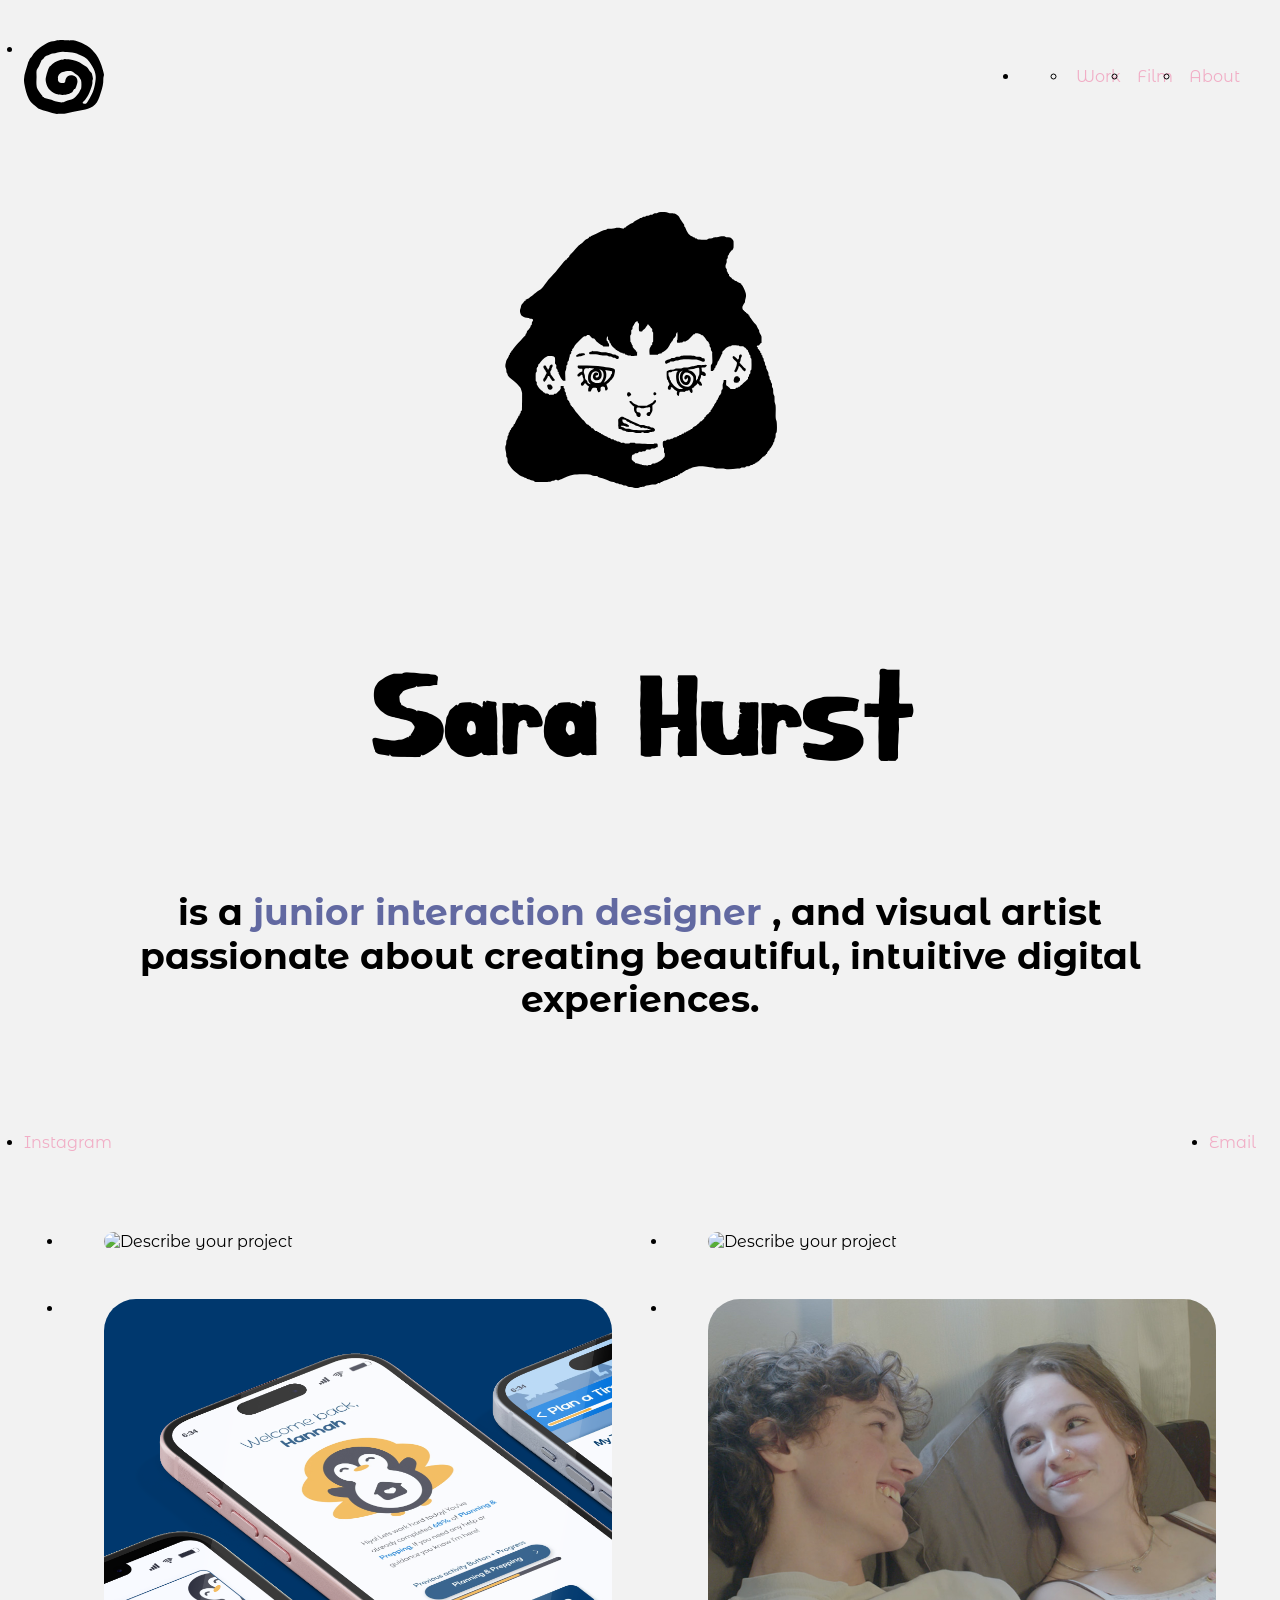
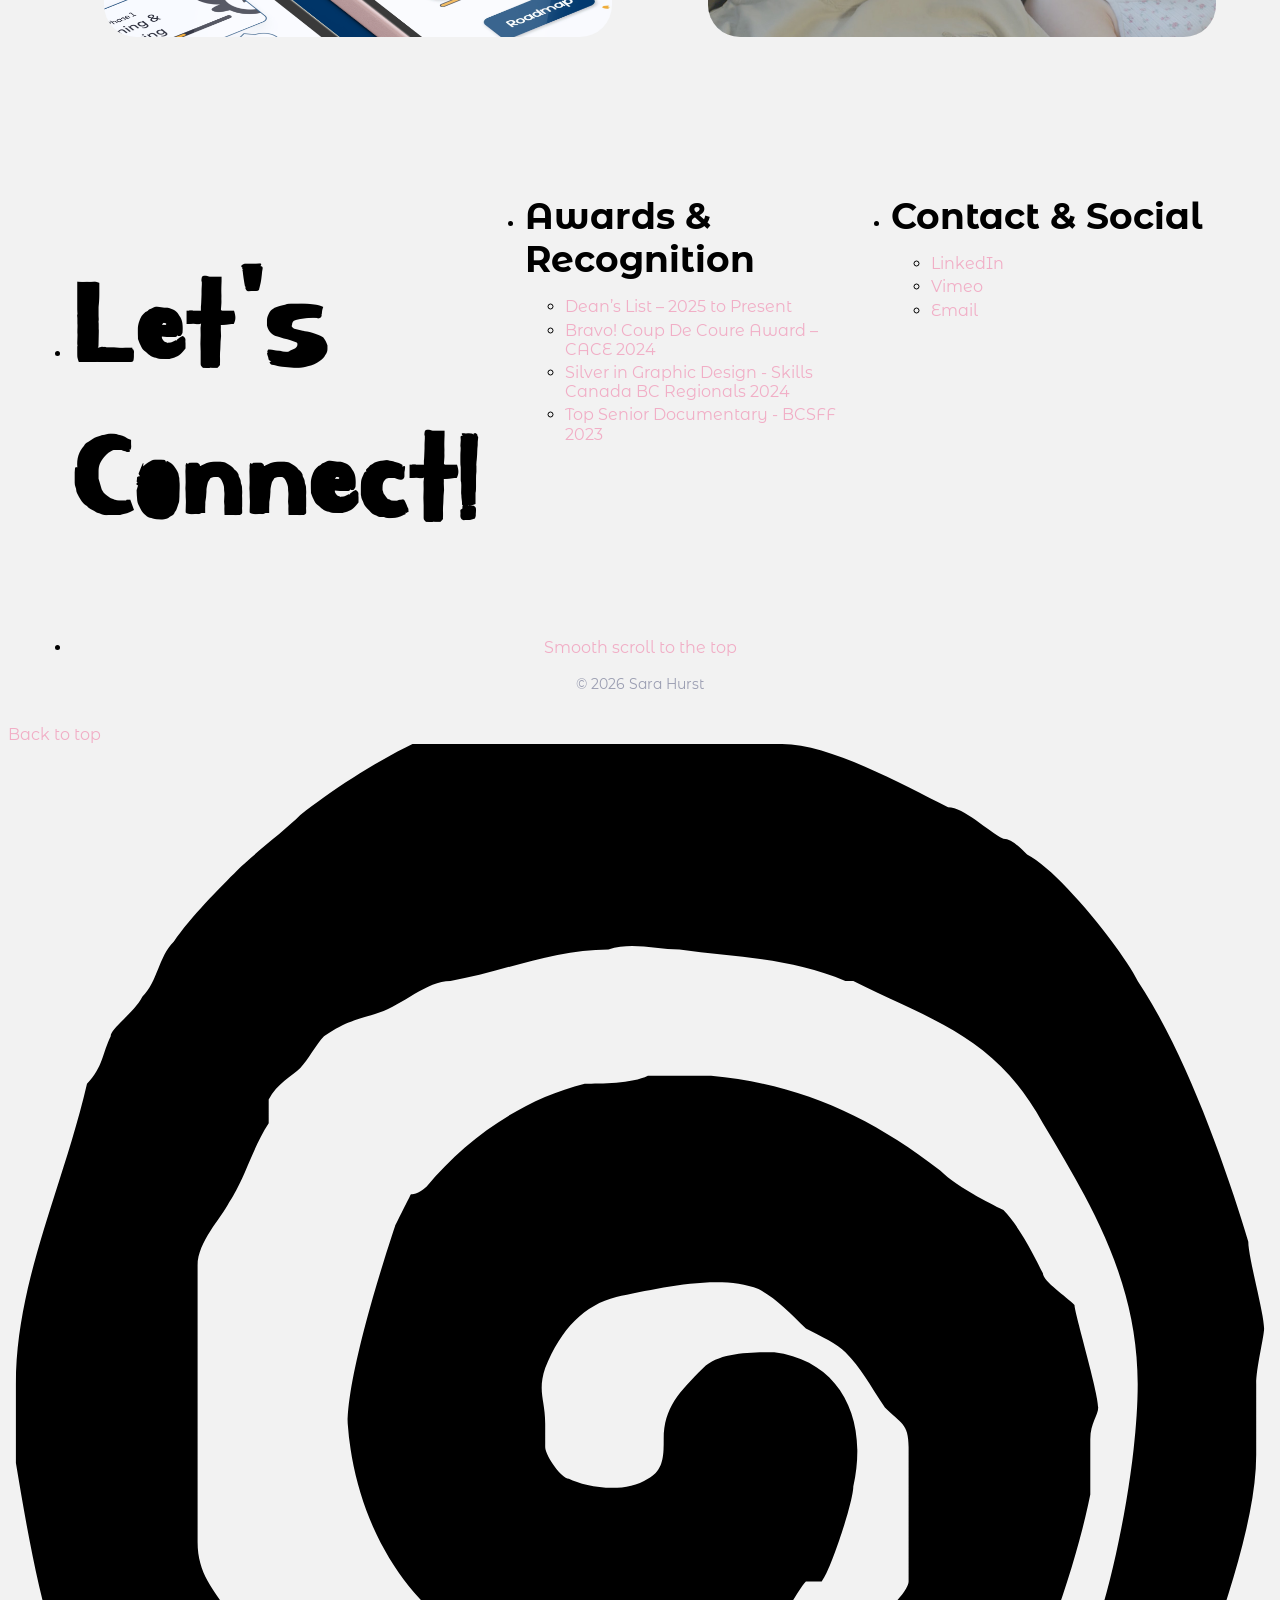
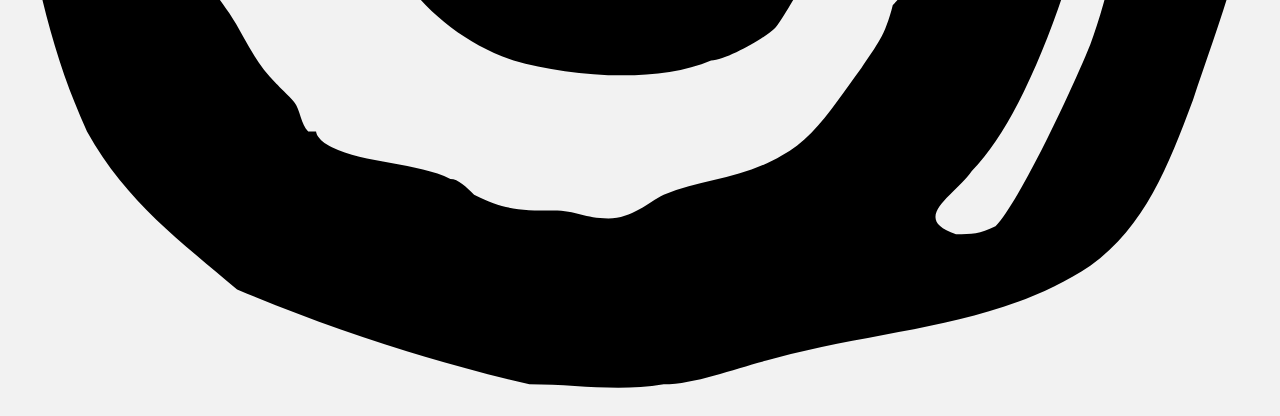
==== commit 34094c42: "Packguin and Catfe Push" ====
--- a/index.html
+++ b/index.html
@@ -127,7 +127,7 @@
           <li class="work-page-grid-item">
             <figure>
               <img
-                src="assets/videos/Catfediem - Image FINAL.png"
+                src="assets/Cafterdiem/Macbook Catfe.png"
                 width="1920"
                 height="1080"
                 class="rounded-large"
--- a/styles/style.css
+++ b/styles/style.css
@@ -189,9 +189,6 @@
   --gap-jumbo: 4rem; /* Hero gap: full-width containers, large card spacing */
   --gap-ultra: 8rem; /* Edge-to-edge spacing: mega sections, spacious layouts */
   /* Project Colors */
-
-  --project-2-accent: red;
-  --project-3-accent: purple;
 }
 
 /* ======================
@@ -592,6 +589,12 @@
   color: var(--color-text-project-category);
 }
 
+.project-full-width-style {
+  background-color: #f7faff;
+}
+.project-full-width-catfe {
+  background-color: #523b24;
+}
 /*
 
 ██   ██ ██    ██ ██████  ███████ ██████  ██      ██ ███    ██ ██   ██ ███████ 
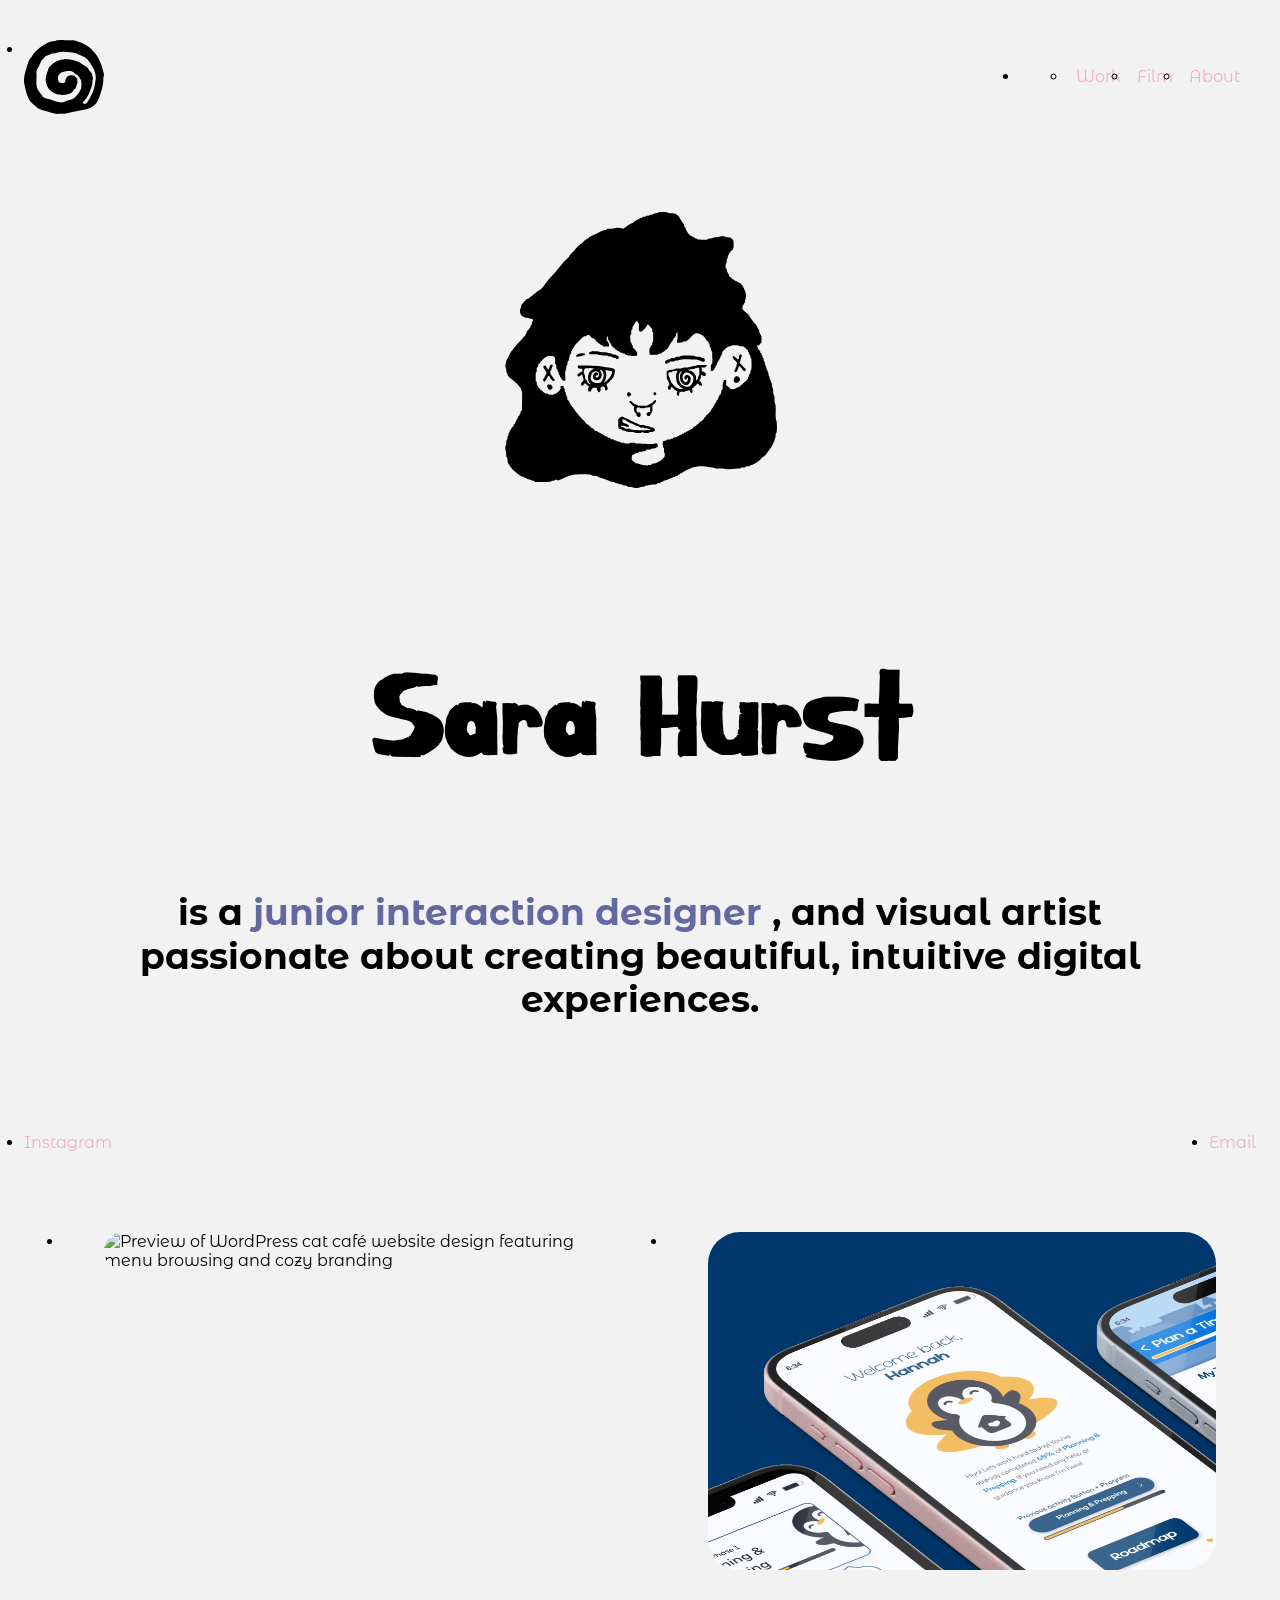
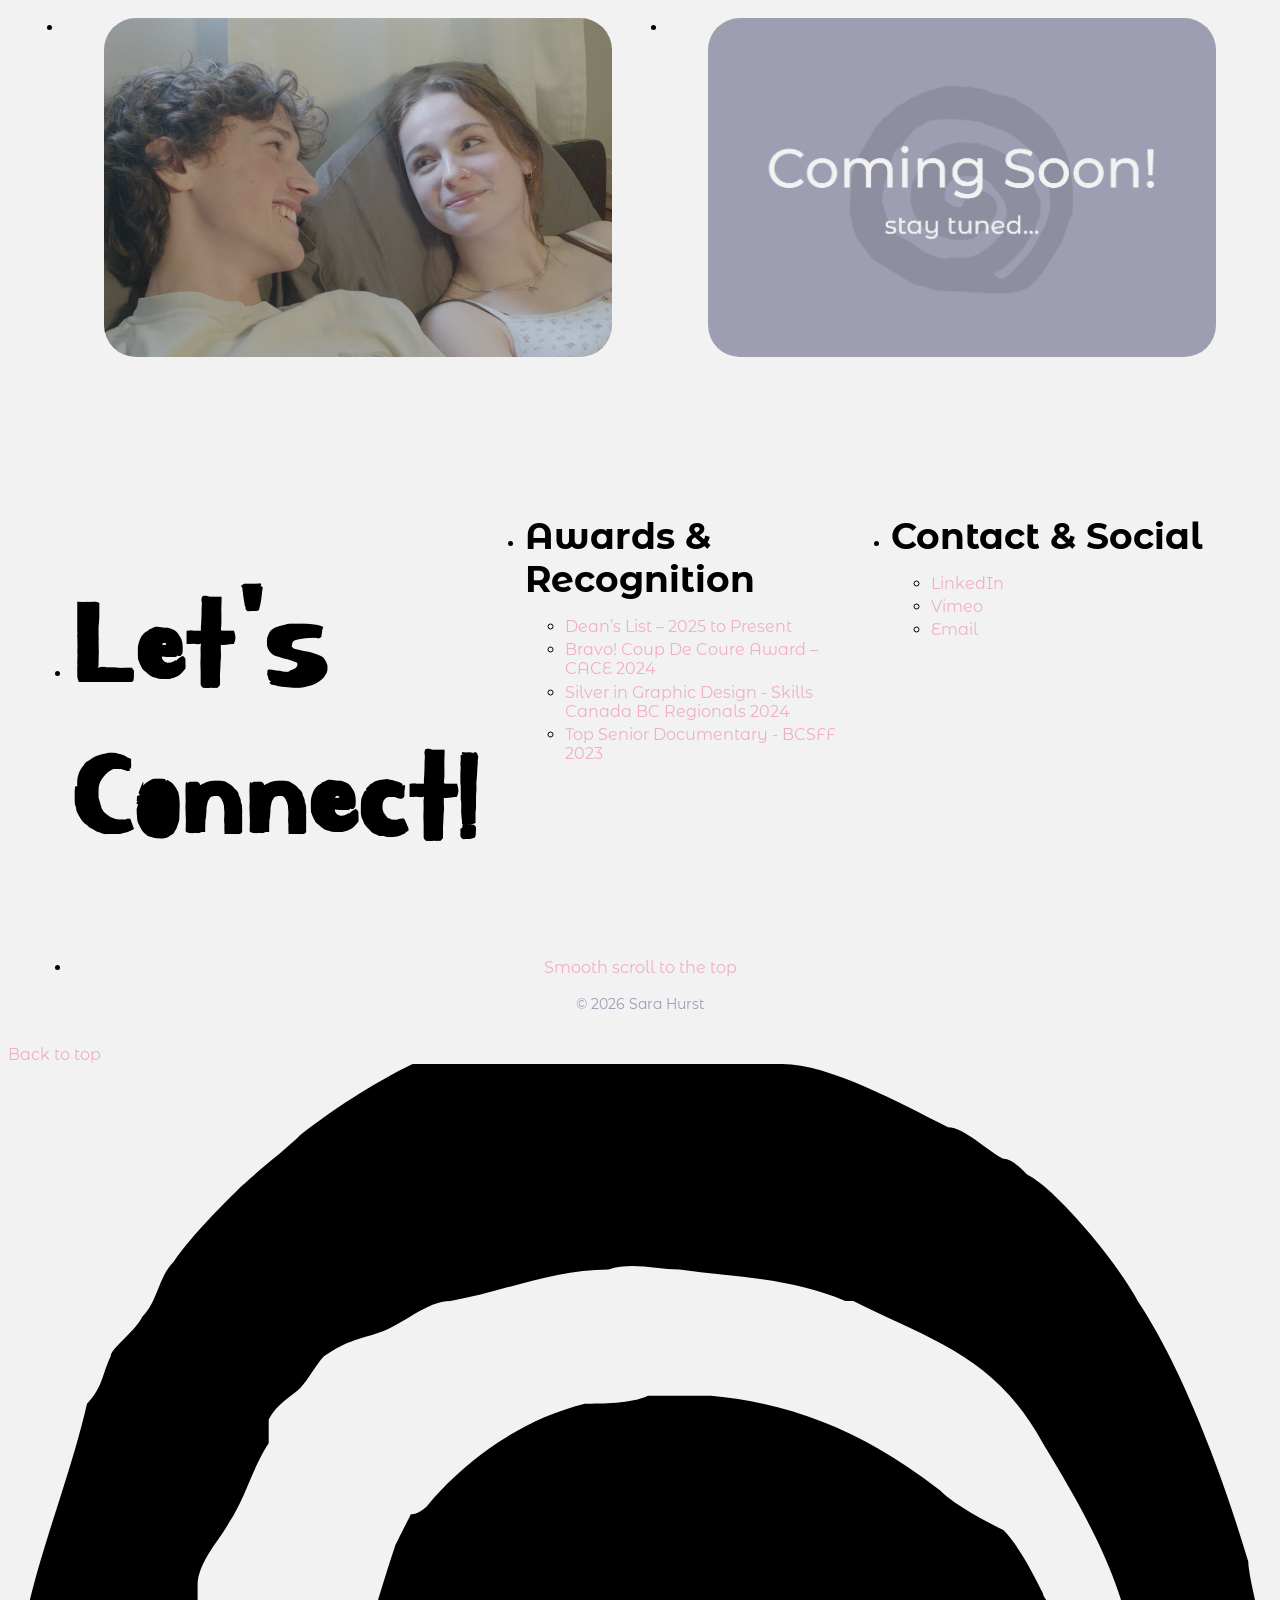
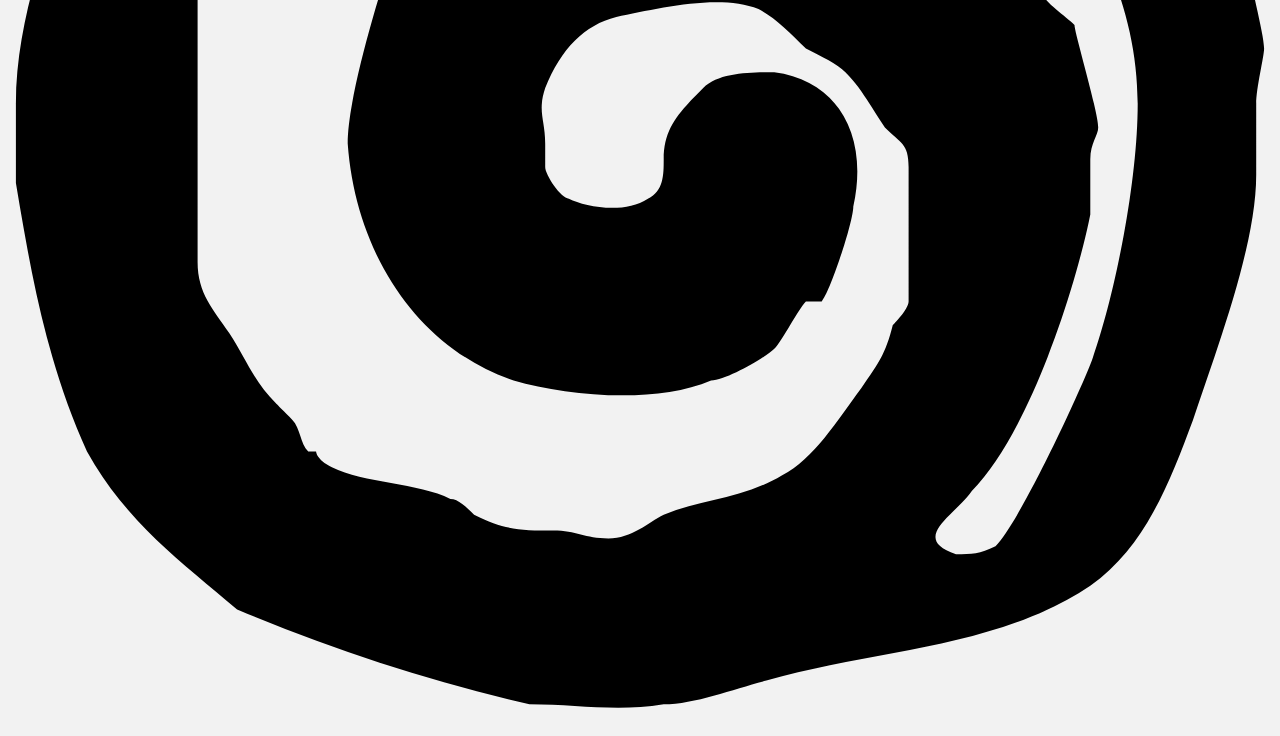
==== commit 181c56bd: "Alt text commit" ====
--- a/index.html
+++ b/index.html
@@ -107,32 +107,12 @@
           <li class="work-page-grid-item">
             <figure>
               <img
-                src="assets/videos/CSH - Sara Hurst.png"
-                width="1920"
-                height="1080"
-                class="rounded-large"
-                loading="lazy"
-                alt="Describe your project"
-              />
-            </figure>
-            <a href="project-capilano-river-hatchery.html">
-              <div
-                class="project-details-overlay overlay rounded-large centered-text"
-              >
-                <h1 class="work-grid-project-title">Capilano River Hatchery</h1>
-                <h4 class="work-grid-project-category">Website Redesign</h4>
-              </div>
-            </a>
-          </li>
-          <li class="work-page-grid-item">
-            <figure>
-              <img
                 src="assets/Cafterdiem/Macbook Catfe.png"
                 width="1920"
                 height="1080"
                 class="rounded-large"
                 loading="lazy"
-                alt="Describe your project"
+                alt="Preview of WordPress cat café website design featuring menu browsing and cozy branding"
               />
             </figure>
             <a href="project-catfe-diem.html">
@@ -154,7 +134,7 @@
                 height="1080"
                 class="rounded-large"
                 loading="lazy"
-                alt="Describe your project"
+                alt="Preview of first-time movers app UX design featuring a friendly penguin mascot and planning tools"
               />
             </figure>
             <a href="project-packguin.html">
@@ -174,7 +154,7 @@
                 height="1080"
                 class="rounded-large"
                 loading="lazy"
-                alt="Describe your project"
+                alt="preview of student film work projects"
               />
             </figure>
             <a href="project-videos.html">
@@ -185,6 +165,22 @@
                 <h4 class="work-grid-project-category">Student Films</h4>
               </div>
             </a>
+          </li>
+          <li class="work-page-grid-item">
+            <figure>
+              <img
+                src="assets/videos/comingsoon.png"
+                width="1920"
+                height="1080"
+                class="rounded-large"
+                loading="lazy"
+                alt="Coming soon section with stay tuned message and spiral background design"
+              />
+            </figure>
+
+            <div
+              class="project-details-overlay overlay rounded-large centered-text"
+            ></div>
           </li>
         </ul>
       </section>
@@ -216,15 +212,17 @@
         <h2>Contact & Social</h2>
         <ul class="footer-socials-list">
           <li class="footer-item">
-            <a href="https://www.linkedin.com/in/sara-hurst-670b353bb/"
+            <a
+              target="_blank"
+              href="https://www.linkedin.com/in/sara-hurst-670b353bb/"
               >LinkedIn</a
             >
           </li>
           <li class="footer-item">
-            <a href="https://vimeo.com/sarahurst">Vimeo</a>
-          </li>
-          <li class="footer-item">
-            <a href="mailto:sarahurst388@gmail.com">Email</a>
+            <a target="_blank" href="https://vimeo.com/sarahurst">Vimeo</a>
+          </li>
+          <li class="footer-item">
+            <a target="_blank" href="mailto:sarahurst388@gmail.com">Email</a>
           </li>
         </ul>
       </li>
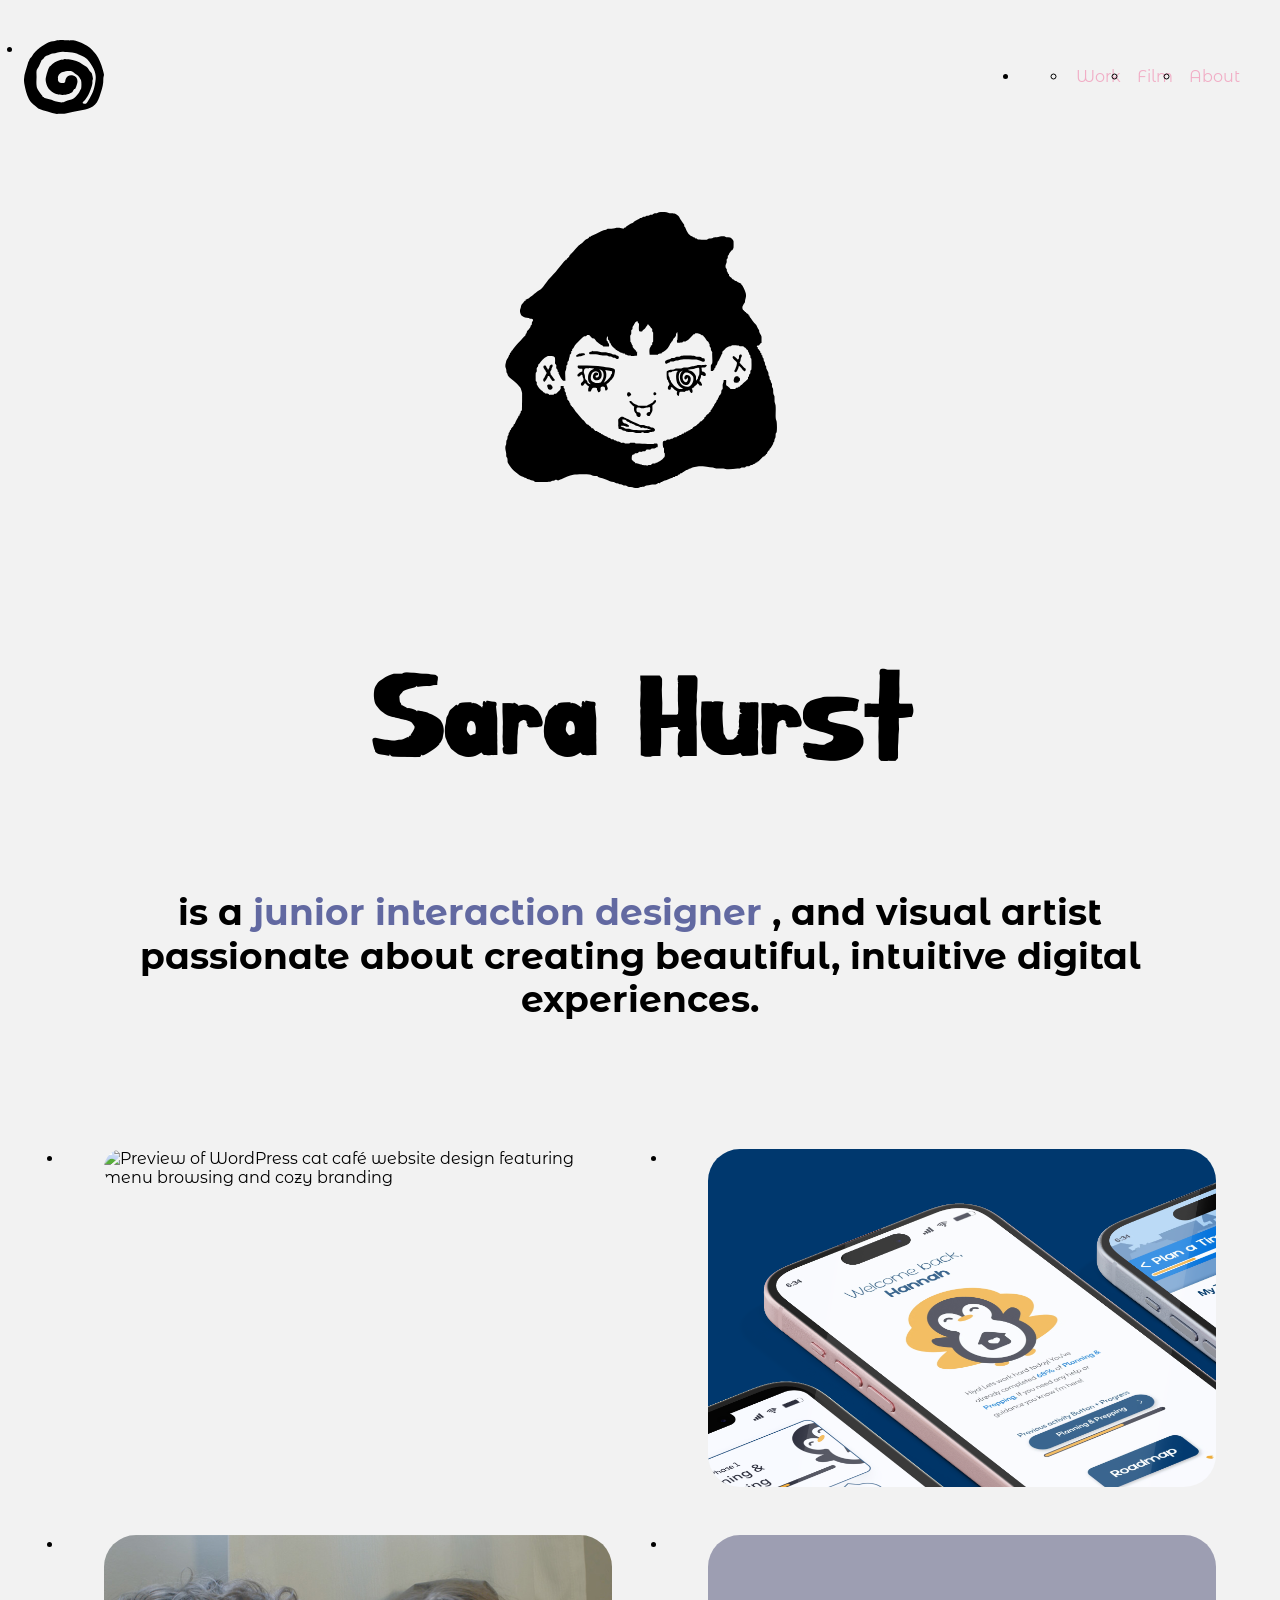
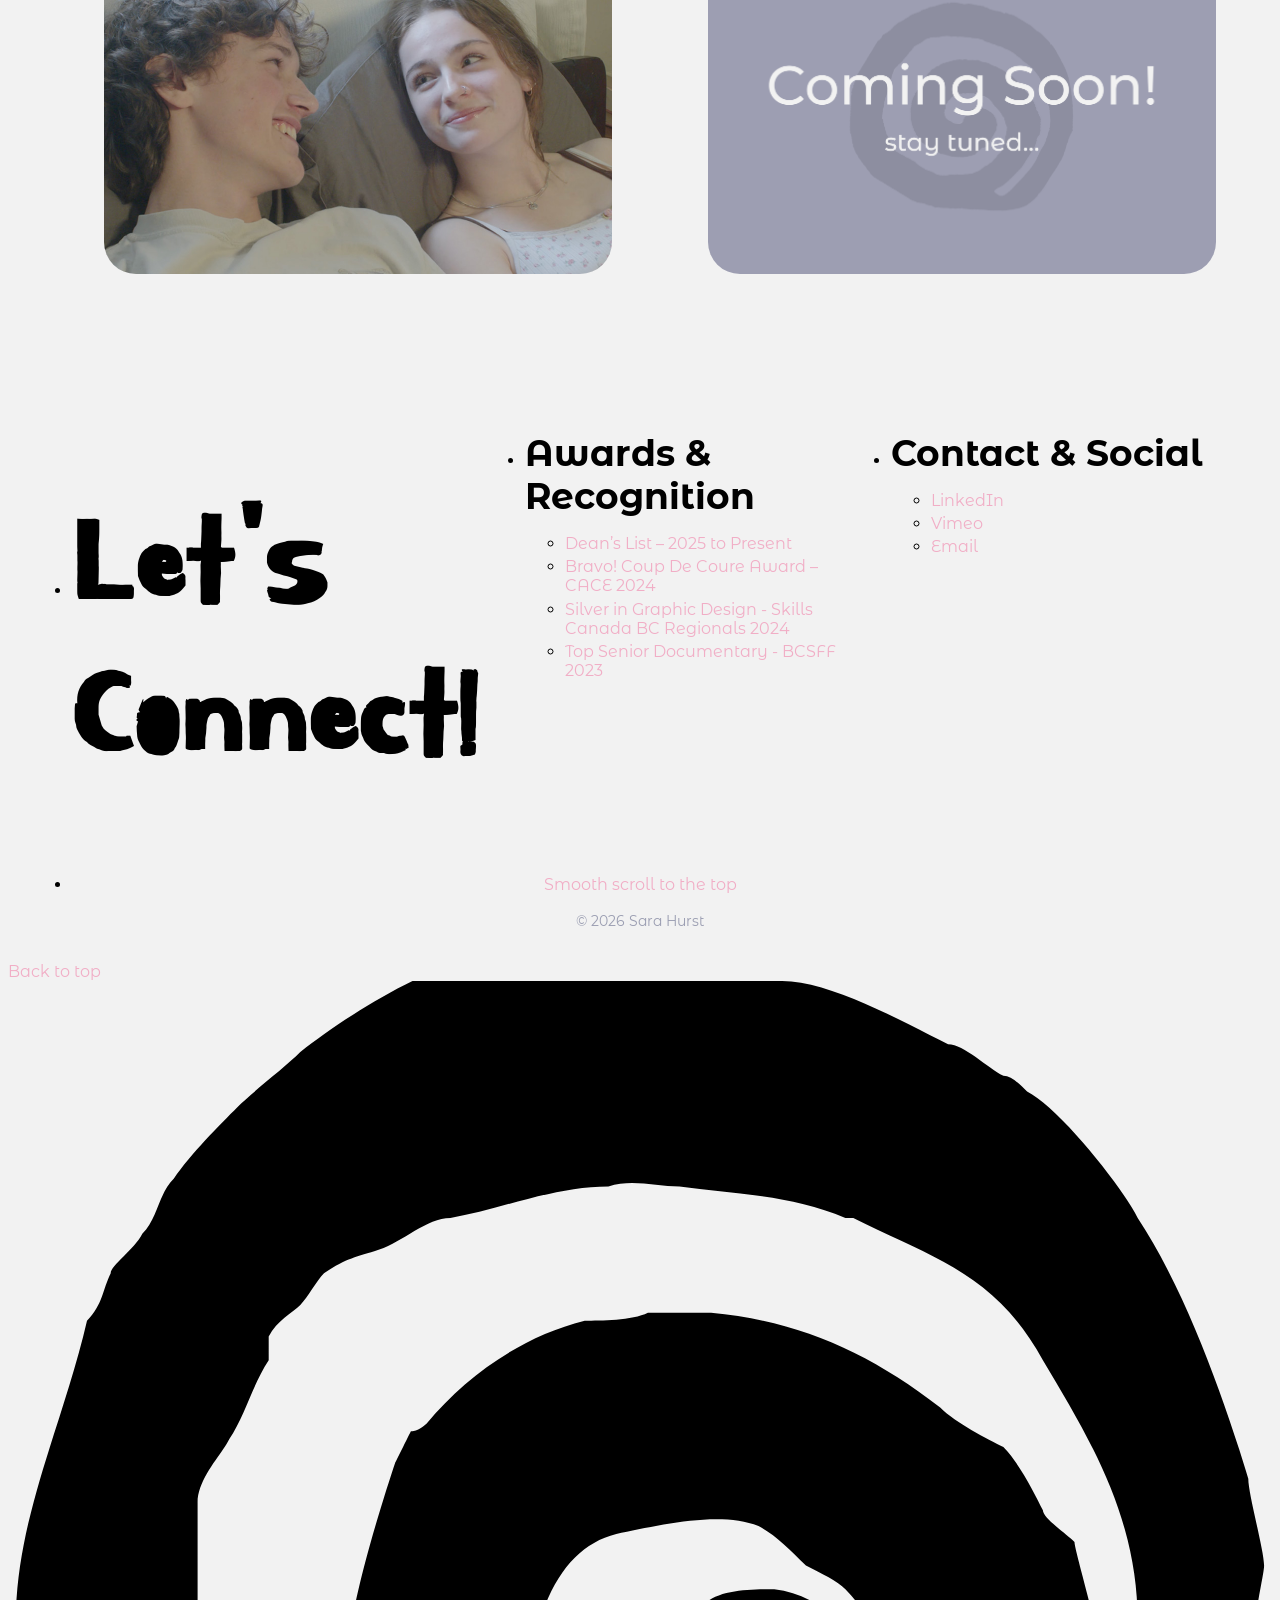
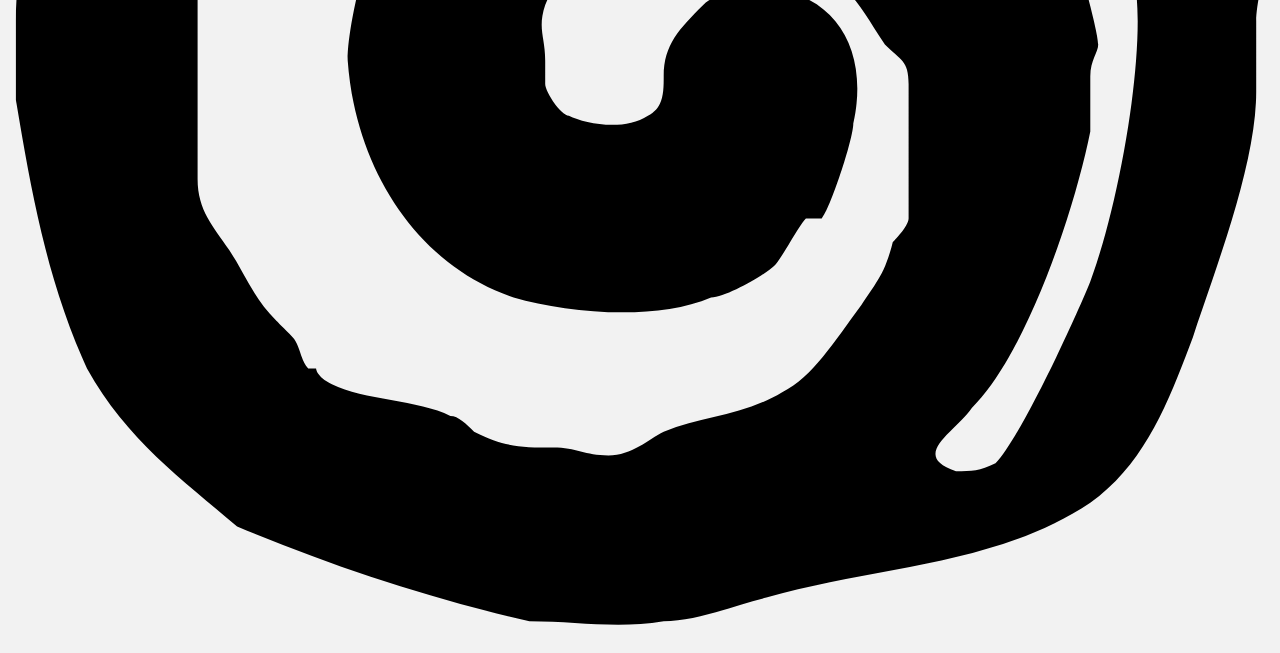
==== commit 66e5c4c3: "footer links commit" ====
--- a/index.html
+++ b/index.html
@@ -1,12 +1,10 @@
 <!doctype html>
 <html lang="en">
   <head>
-    <title>
-      Free Creative Portfolio Template: October 2025 Version | Work Page
-    </title>
+    <title>Sara Hurst | Home</title>
     <meta
       name="description"
-      content="When writing a meta description, keep it between 140 and 160 characters so Google can display your entire message. Don’t forget to include your keyword!"
+      content="Explore junior interaction designer, Sara Hurst's, UX/UI design portfolio"
     />
     <meta charset="utf-8" />
     <meta name="viewport" content="width=device-width, initial-scale=1.0" />
@@ -85,20 +83,6 @@
           experiences.
         </h2>
       </div>
-      <footer class="hero-footer">
-        <ul class="hero-footer-navigation">
-          <li>
-            <!-- Update with your real Instagram link -->
-            <a href="#" class="nav-link-primary">Instagram</a>
-          </li>
-          <li>
-            <!-- Update with your real email address -->
-            <a href="mailto:james@magnetude.com" class="nav-link-primary"
-              >Email</a
-            >
-          </li>
-        </ul>
-      </footer>
     </section>
 
     <main class="main-work-section">
@@ -193,15 +177,23 @@
             <a href="#">Dean’s List – 2025 to Present </a>
           </li>
           <li class="footer-item">
-            <a href="#">Bravo! Coup De Coure Award – CACE 2024 </a>
-          </li>
-          <li class="footer-item">
-            <a href="#"
+            <a
+              target="_blank"
+              href="https://www.sd8.bc.ca/news/academy-pm-teachers-and-students-win-bravo-coup-de-coeur-award"
+              >Bravo! Coup De Coure Award – CACE 2024
+            </a>
+          </li>
+          <li class="footer-item">
+            <a
+              target="_blank"
+              href="https://www.instagram.com/p/C4KE6T2LGbI/?img_index=1"
               >Silver in Graphic Design - Skills Canada BC Regionals 2024
             </a>
           </li>
           <li class="footer-item">
-            <a href="#">Top Senior Documentary - BCSFF 2023</a>
+            <a target="_blank" href="https://www.bcsff.com/results"
+              >Top Senior Documentary - BCSFF 2023</a
+            >
           </li>
         </ul>
       </li>
--- a/styles/style.css
+++ b/styles/style.css
@@ -212,8 +212,6 @@
 html {
   box-sizing: border-box; /* Makes sure padding and borders don't add extra width to elements */
   scroll-behavior: smooth; /* Adds smooth scrolling between sections */
-  cursor:
-    url("../assets/branding-images/cursor.png"), auto !important; /* Custom cursor (change the URL below to use your own) */
 
   /* TODO: Replace the URL above to add a custom cursor. 
      If you want to use the default browser cursor, just delete this line. */
@@ -457,7 +455,7 @@
 /* Heading Styles (h1 - h6) */
 
 h1 {
-  font-size: 2.2rem;
+  font-size: 2.5rem;
   font-family: var(--font-family-heading);
   line-height: 1.2;
   margin-bottom: 1rem;
